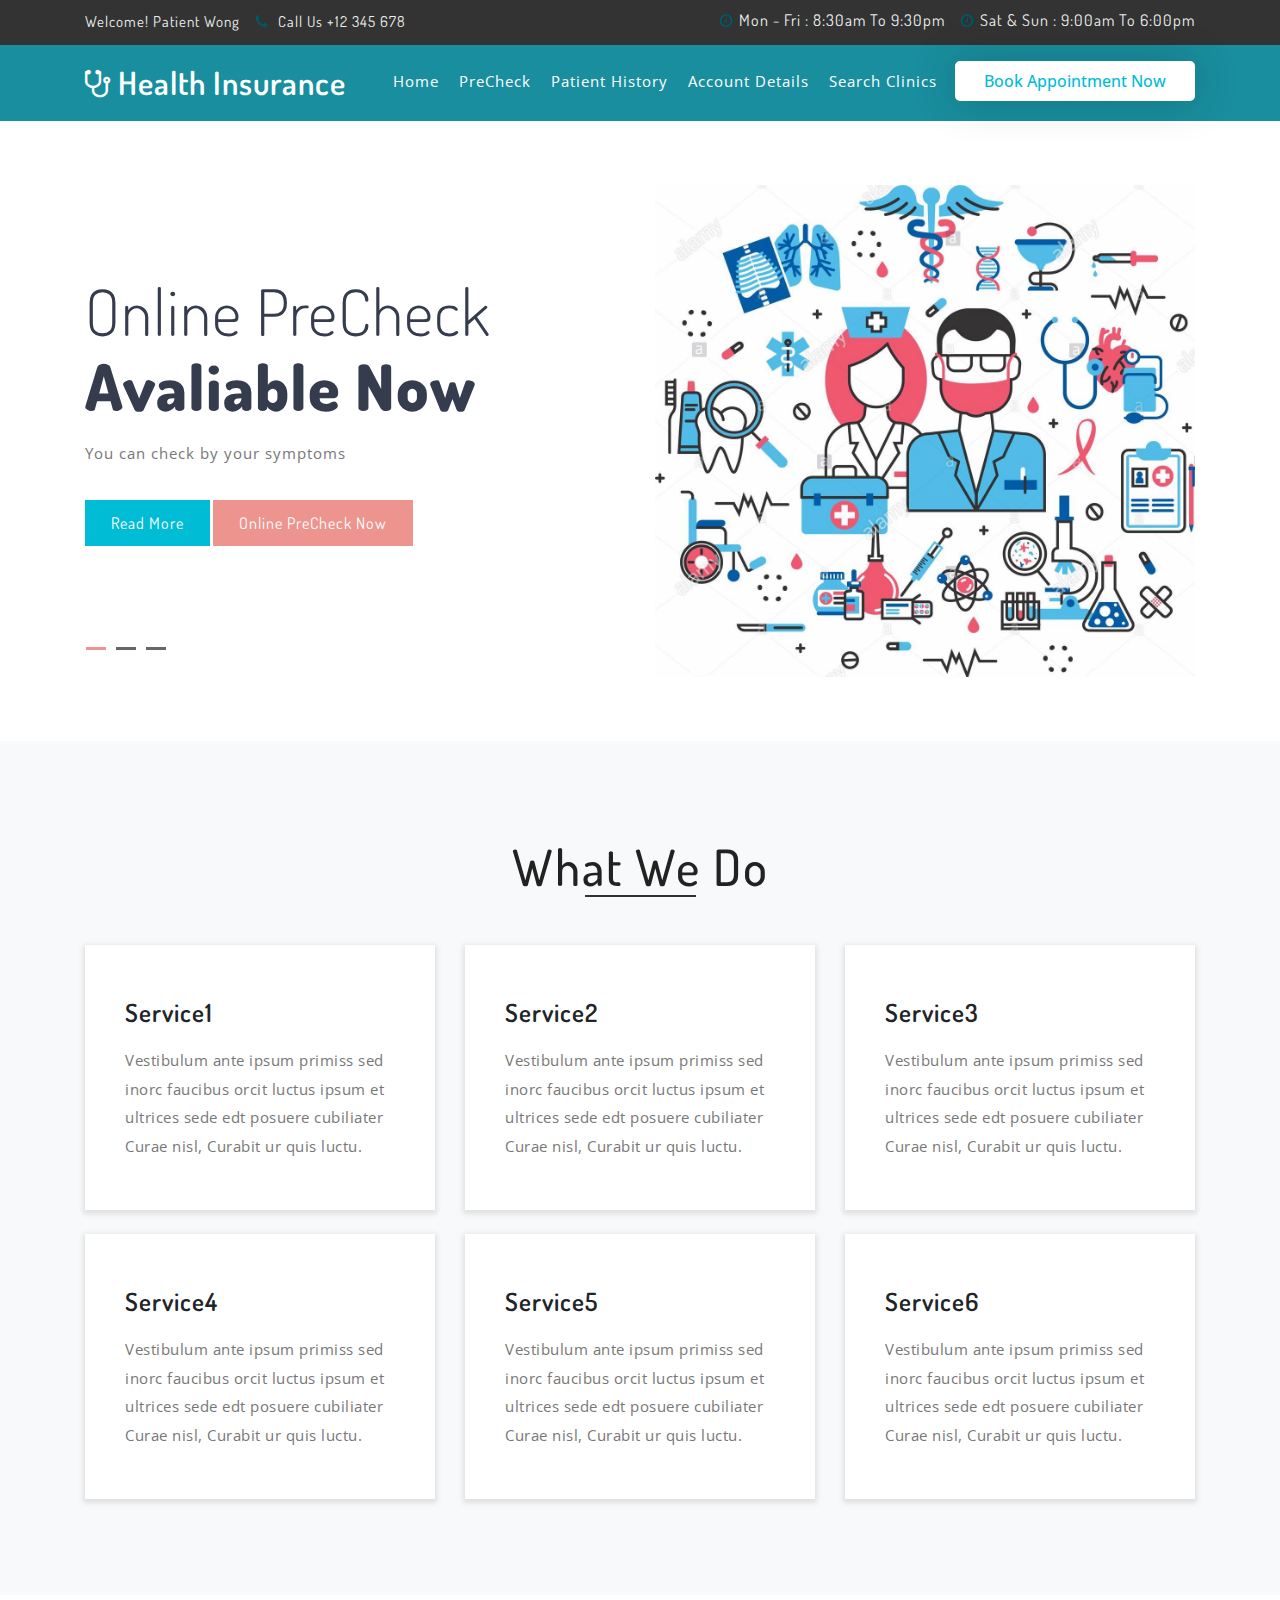
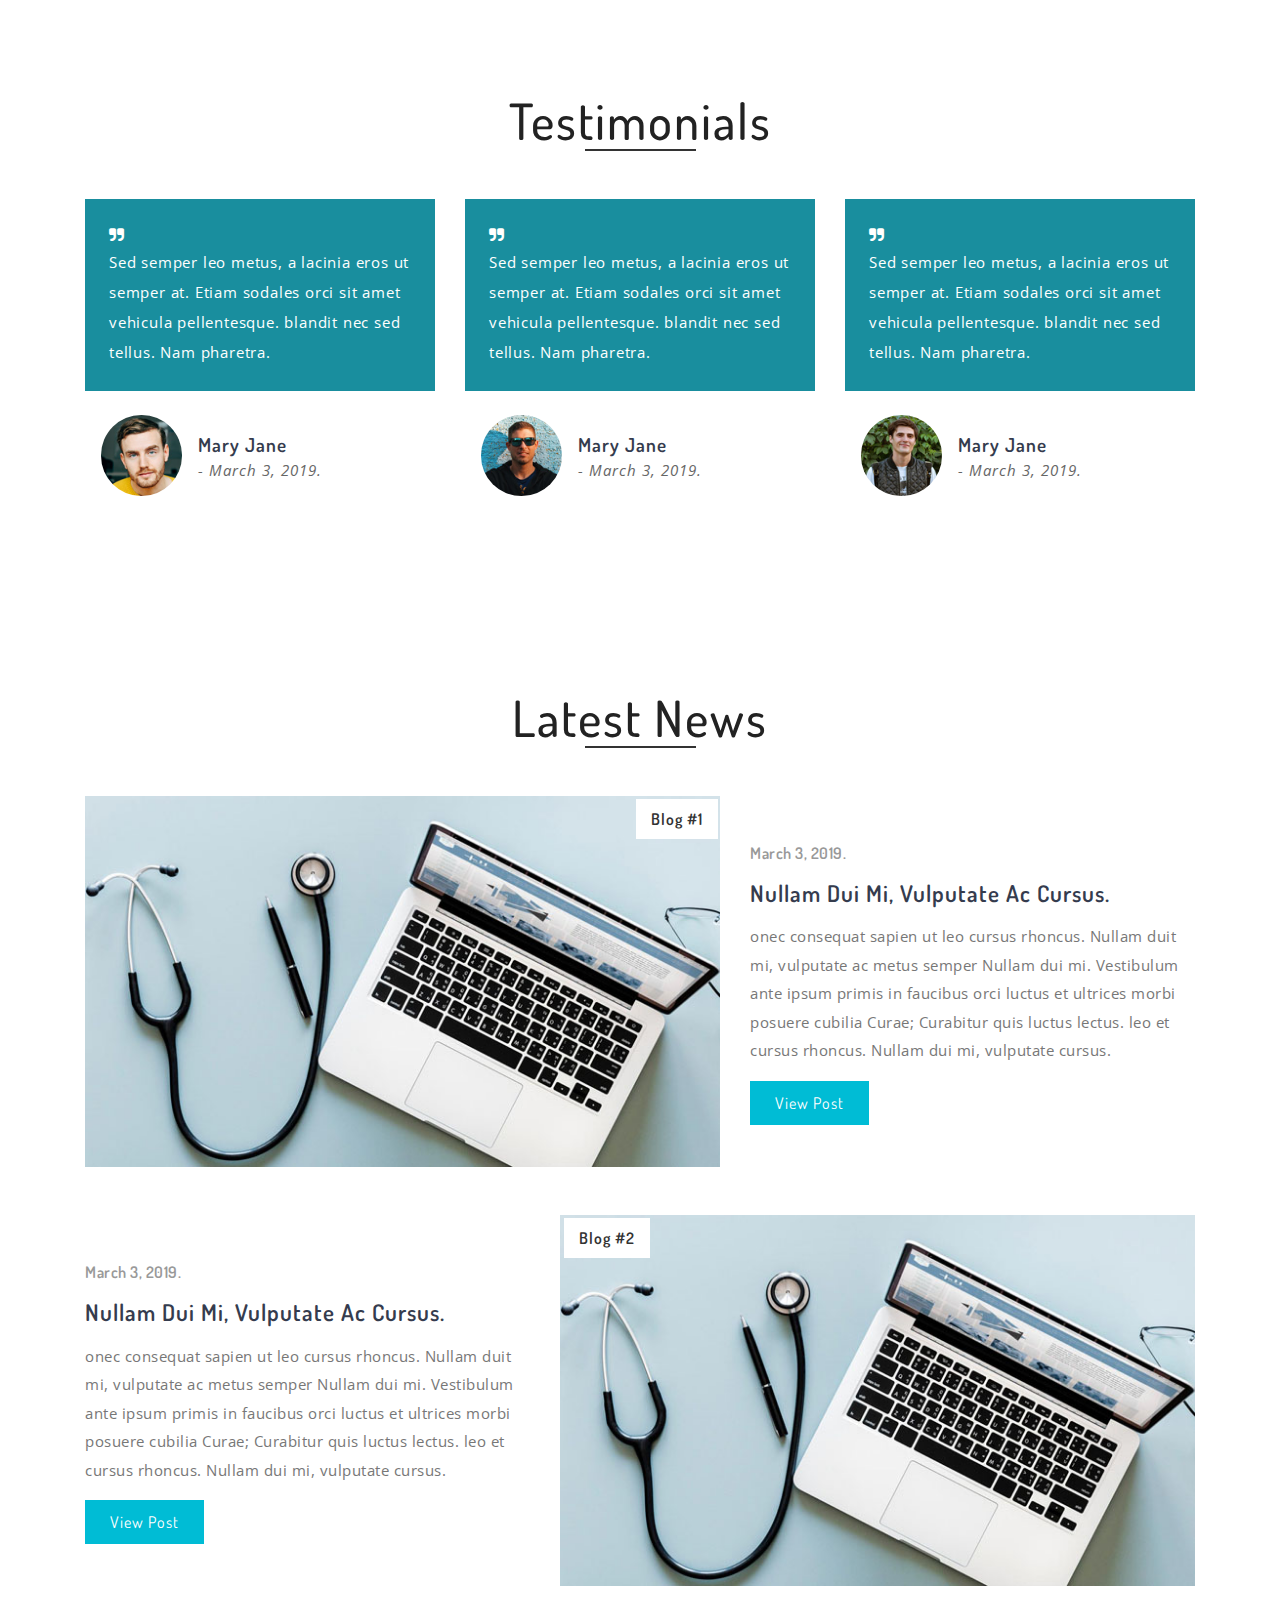
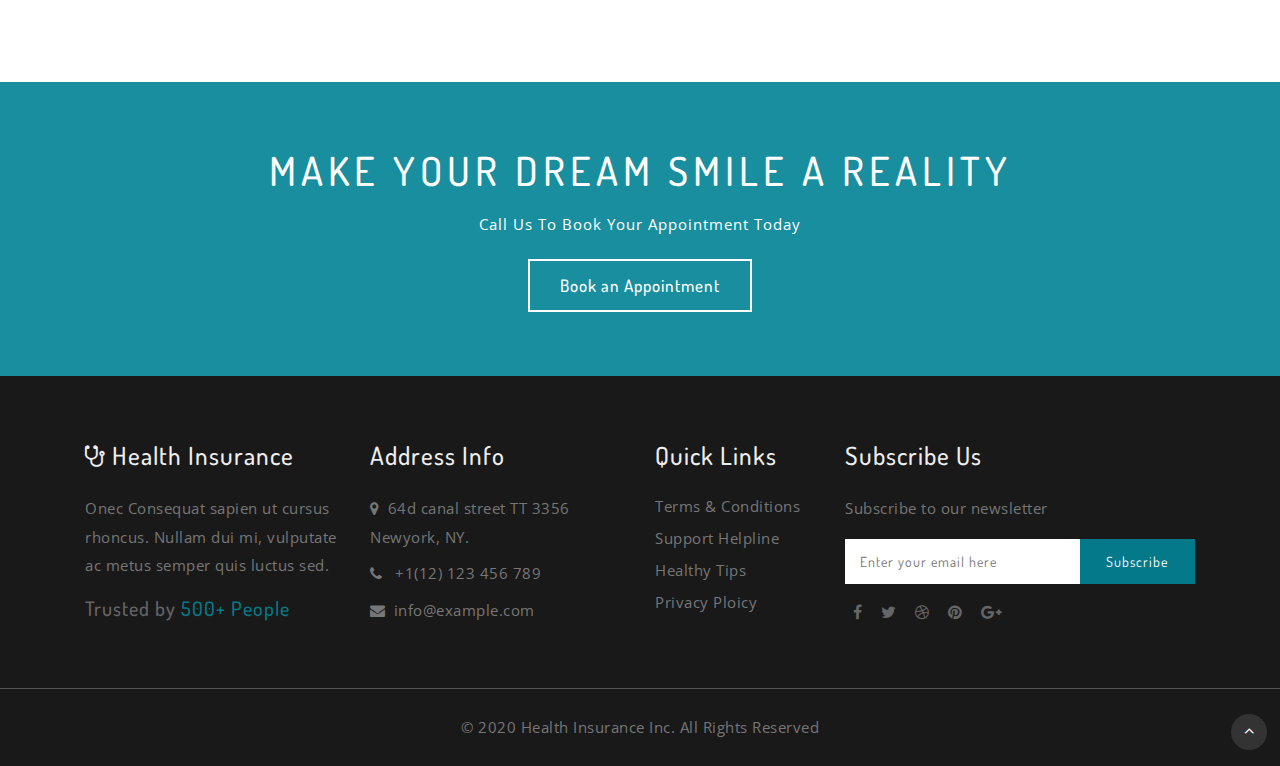
==== patient/index.html @ a5ed6c3e "patient UI framework" ====
<!--
author: W3layouts
author URL: http://w3layouts.com
License: Creative Commons Attribution 3.0 Unported
License URL: http://creativecommons.org/licenses/by/3.0/
-->
<!--Patient UI -->
<!DOCTYPE html>
<html lang="en">
<head>
<title>Patient Panel </title>
<!-- for-mobile-apps -->
<meta name="viewport" content="width=device-width, initial-scale=1">
<meta http-equiv="Content-Type" content="text/html; charset=utf-8" />

    <script>
        addEventListener("load", function () {
            setTimeout(hideURLbar, 0);
        }, false);

        function hideURLbar() {
            window.scrollTo(0, 1);
        }
    </script>
	
	<!-- css files -->
	<link href="css/css_slider.css" type="text/css" rel="stylesheet" media="all"><!-- slider css -->
    <link href="css/bootstrap.css" rel='stylesheet' type='text/css' /><!-- bootstrap css -->
    <link href="css/style.css" rel='stylesheet' type='text/css' /><!-- custom css -->
    <link href="css/font-awesome.min.css" rel="stylesheet"><!-- fontawesome css -->
	<!-- //css files -->
	
	<!-- google fonts -->
	<link href="//fonts.googleapis.com/css?family=Open+Sans:300,300i,400,400i,600,600i,700,700i,800,800i&amp;subset=cyrillic,cyrillic-ext,greek,greek-ext,latin-ext,vietnamese" rel="stylesheet">
	<link href="//fonts.googleapis.com/css?family=Dosis:200,300,400,500,600,700,800&amp;subset=latin-ext" rel="stylesheet">
	<!-- //google fonts -->
	
</head>
<body>

<!-- top header -->
<div class="header-top">
	<div class="container">
		<div class="row">
			<div class="col-sm-6">
				<ul class="d-lg-flex header-w3_pvt">
					<li class="mr-lg-3">
						<p> Welcome! Patient Wong</p>
						
					</li>
					<li>
						<span class="fa fa-phone"></span>
						<p class="d-inline">Call Us +12 345 678</p>
					</li>
				</ul>
			</div>
			<div class="col-sm-6 header-right-w3_pvt">
				<ul class="d-lg-flex header-w3_pvt justify-content-lg-end">
					<li class="mr-lg-3">
						<span class=""><span class="fa fa-clock-o"></span>Mon - Fri : 8:30am to 9:30pm</span>
					</li>
					<li class="">
						<span class=""><span class="fa fa-clock-o"></span>Sat & Sun : 9:00am to 6:00pm</span>
					</li>
				</ul>
			</div>
		</div>
	</div>
</div>
<!-- //top header -->

<!-- //header -->
<header class="py-3">
	<div class="container">
			<div id="logo">
				<h1> <a href="index.html"><span class="fa fa-stethoscope" aria-hidden="true"></span> Health Insurance </a></h1>
			</div>
		<!-- nav -->
		<nav class="d-lg-flex">

			<label for="drop" class="toggle"><span class="fa fa-bars"></span></label>
			<input type="checkbox" id="drop" />
			<ul class="menu mt-2 ml-auto">
				<li class="active"><a href="index.html">Home</a></li>
				<li class=""><a href="precheck.html">PreCheck</a></li>
				<li class=""><a href="patient_history.html">Patient History</a></li>
			<!-- 	<li class=""><a href="billing.html">Billing</a></li>-->
				<li class=""><a href="account.html">Account Details</a></li>
				<li class=""><a href="search.html">Search Clinics </a></li>
			</ul>
			<div class="login-icon ml-2">
				<a class="user" href="appointment.html"> Book Appointment Now</a>
			</div>
		</nav>
		<div class="clear"></div>
		<!-- //nav -->
	</div>
</header>
<!-- //header -->

<!-- banner -->
<div class="banner" id="home">
	<div class="layer">
		<div class="container">
			<div class="banner-text-agile">
				<div class="row">
					<div class="col-lg-6 p-0">
						<!-- banner slider-->
					<div class="csslider infinity" id="slider1">
						<input type="radio" name="slides" checked="checked" id="slides_1" />
						<input type="radio" name="slides" id="slides_2" />
						<input type="radio" name="slides" id="slides_3" />
						<ul class="banner_slide_bg">
							<li>
								<div class="container-fluid">
									<div class="w3ls_banner_txt">
										<h3 class="b-w3ltxt text-capitalize mt-md-4"><span> Online PreCheck  </span> Avaliable Now</h3>
										<p class="w3ls_pvt-title my-3">You can check by your symptoms </p>
										<a href="index.html" class="btn btn-banner my-sm-3 mb-3">Read More</a>
										<a href="precheck.html".html" class="btn btn-banner1 my-sm-3 mb-3">Online PreCheck Now</a>
									</div>
								</div>
							</li>
							<li>
								<div class="container-fluid">
									<div class="w3ls_banner_txt">
										<h3 class="b-w3ltxt text-capitalize mt-md-4"><span>We care about your</span>Health</h3>
										<p class="w3ls_pvt-title my-3">Onec Consequat Sapien Ut Leo Cursus Rhoncus. Nullam Dui Mi, Vulputate Ac 
										Metus Semper Nullam Dui Mi. Vestibulum Ante Ipsum Primis In Faucibus Orci Luctus Et Ultrices Posuere 
										Cubilia Curae.</p>
										<a href="index.html" class="btn btn-banner my-sm-3 mb-3">Read More</a>
										<a href="precheck.html" class="btn btn-banner1 my-sm-3 mb-3">Online PreCheck Now</a>
									</div>
								</div>
							</li>
							<li>
								<div class="container-fluid">
									<div class="w3ls_banner_txt">
										<h3 class="b-w3ltxt text-capitalize mt-md-4"><span>Professionally Trained</span> Clinic Staff.</h3>
										<p class="w3ls_pvt-title my-3">Onec Consequat Sapien Ut Leo Cursus Rhoncus. Nullam Dui Mi, Vulputate Ac 
										Metus Semper Nullam Dui Mi. Vestibulum Ante Ipsum Primis In Faucibus Orci Luctus Et Ultrices Posuere 
										Cubilia Curae.</p>
										<a href="index.html" class="btn btn-banner my-sm-3 mb-3">Read More</a>
										<a href="precheck.html" class="btn btn-banner1 my-sm-3 mb-3">Online PreCheck Now</a>
									</div>
								</div>
							</li>
						</ul>
						<div class="navigation">
							<div>
								<label for="slides_1"></label>
								<label for="slides_2"></label>
								<label for="slides_3"></label>
							</div>
						</div>
					</div>
					<!-- //banner slider-->

					</div>
					<div class="col-lg-6 col-md-8">
						<img src="images/banner2.jpg" alt="" class="img-fluid" />
					</div>
				</div>
			</div>
		</div>
	</div>
</div>
<!-- //banner -->

<!-- about -->
<!-- 
<section class="about py-5">
	<div class="container py-md-3">
		<h2 class="heading text-center mb-sm-5 mb-4">About Us </h2>
		<div class="row">
			<div class="col-lg-8">
				<h4 class="about-left">Be Gentle With The Strongest!</h4>
				<p class="mt-sm-4 mt-3">Suspendisse id felis sed felis tincidunt finibus. Nulla sed justo tellus. Donec ut felis ante. Quisque ac sapien 
				quis orci pulvinar finibus quis eu urna. onec consequat sapien ut leo cursus rhoncus. Nullam dui mi, vulputate ac metus semper Nullam
				dui mi.	Vestibulum ipsum primis in faucibus orci luctus et ultrices posuere cubilia Curae; Curabitur quis.</p>
				<div class="row mt-4">
					<div class="col-md-3 col-6">
						<div class="about-box">
							<span class="icon">
								<span class="fa fa-birthday-cake"></span>
							</span>
							<h4>Root Canals</h4>
						</div>
					</div>
					<div class="col-md-3 col-6">
						<div class="about-box">
							<span class="icon">
								<span class="fa fa-rocket"></span>
							</span>
							<h4>Teeth Whitening</h4>
						</div>
					</div>
					//.about-box ends here 
					<div class="col-md-3 col-6 mt-md-0 mt-4">
						<div class="about-box">
							<span class="icon">
								<span class="fa fa-stethoscope"></span>
							</span>
							<h4>Check-ups</h4>
						</div>
					</div>
					<div class="col-md-3 col-6 mt-md-0 mt-4">
						<div class="about-box">
							<span class="icon">
								<span class="fa fa-coffee"></span>
							</span>
							<h4>Dental Exams</h4>
						</div>
					</div>
				</div>
			</div>
			<div class="col-lg-4 col-md-8 dental">
				<img src="images/tooth.png" class="img-fluid" alt="" />
			</div>
		</div>
	</div>
</section>
 -->
<!-- //about -->

<!-- about bottom -->

<!-- <section class="about-bottom pb-5">
	<div class="container pb-lg-3">
		<div class="row bottom-grids">
			<div class="col-lg-6">
				<img src="images/about.jpg" class="img-fluid" alt="" />
			</div>
			<div class="col-lg-6 mt-lg-0 mt-5">
				<h4>Routine Dental Exams and Check ups at 30$.</h4>
				<p class="py-3">Suspendisse id felis sed felis tincidunt finibus. Nulla sed in justo inter tellus. Donec ut felis ante. Quisque acin sapien 
				quis orci pulvinar finibus quis urna. onec consequat sapien ut leo cursus rhoncus. Nullam dui mi, vulputate ac quis eu urna Quisque quis eu urna lorem elit.</p>
				<p class="">Quisque ac sapien quis orci pulvinar finibus quis eu urna Quisque Suspendisse id felis sed felis tincidunt finibus.
				Nulla sed justo tellus. Donec ut felis ante ipsum.</p>
			</div>
		</div>
	</div>
</section>
 -->
<!-- //about bottom -->

<!-- services -->
<section class="services py-5">
	<div class="container py-lg-5">
		<h3 class="heading text-center mb-sm-5 mb-4">What we do </h3>
		<div class="row offer-grids">
			<div class="col-lg-4 col-md-6">
				<div class="ser1">
					<div class="bg-layer">
						<h4 class="">Service1</h4>
						<p class="mt-3">Vestibulum ante ipsum primiss sed inorc faucibus orcit luctus ipsum et ultrices sede edt posuere cubiliater Curae nisl, Curabit ur quis luctu.</p>
					</div>
				</div>
			</div>
			<div class="col-lg-4 col-md-6 mt-md-0 mt-4">
				<div class="ser2">
					<div class="bg-layer">
						<h4 class="">Service2</h4>
						<p class="mt-3">Vestibulum ante ipsum primiss sed inorc faucibus orcit luctus ipsum et ultrices sede edt posuere cubiliater Curae nisl, Curabit ur quis luctu.</p>
					</div>
				</div>
			</div>
			<div class="col-lg-4 col-md-6 mt-lg-0 mt-4">
				<div class="ser3">
					<div class="bg-layer">
						<h4 class="">Service3</h4>
						<p class="mt-3">Vestibulum ante ipsum primiss sed inorc faucibus orcit luctus ipsum et ultrices sede edt posuere cubiliater Curae nisl, Curabit ur quis luctu.</p>
					</div>
				</div>
			</div>
			<div class="col-lg-4 col-md-6 mt-4">
				<div class="ser4">
					<div class="bg-layer">
						<h4 class="">Service4</h4>
						<p class="mt-3">Vestibulum ante ipsum primiss sed inorc faucibus orcit luctus ipsum et ultrices sede edt posuere cubiliater Curae nisl, Curabit ur quis luctu.</p>
					</div>
				</div>
			</div>
			<div class="col-lg-4 col-md-6 mt-4">
				<div class="ser5">
					<div class="bg-layer">
						<h4 class="">Service5</h4>
						<p class="mt-3">Vestibulum ante ipsum primiss sed inorc faucibus orcit luctus ipsum et ultrices sede edt posuere cubiliater Curae nisl, Curabit ur quis luctu.</p>
					</div>
				</div>
			</div>
			<div class="col-lg-4 col-md-6 mt-4">
				<div class="ser6">
					<div class="bg-layer">
						<h4 class="">Service6</h4>
						<p class="mt-3">Vestibulum ante ipsum primiss sed inorc faucibus orcit luctus ipsum et ultrices sede edt posuere cubiliater Curae nisl, Curabit ur quis luctu.</p>
					</div>
				</div>
			</div>
		</div>
	</div>
</section>
<!-- //services -->	

<!-- testimonials -->
<section class="feedback" id="testimonials">
	<div class="feedback-layer py-5">
		<div class="container py-lg-5">
		<h3 class="heading text-center mb-sm-5 mb-4">Testimonials</h3>
			<div class="row">
				<div class="col-lg-4 col-md-6">
					<div class="feedback-info">
						<div class="feedback-top p-4">
							<span class="fa fa-quote-right"></span> 
							<p> Sed semper leo metus, a lacinia eros ut semper at. Etiam sodales orci sit amet vehicula pellentesque. blandit nec sed tellus. Nam pharetra.</p>
							<div class="clearfix"></div>
						</div>
						<div class="feedback-grids">
							<div class="feedback-img">
								<img src="images/ser1.jpg" class="img-fluid" alt="">
							</div>
							<div class="feedback-img-info">
								<h5>Mary Jane</h5>
								<p class="font-italic">- March 3, 2019.</p>
							</div>
							<div class="clearfix"></div>
						</div>
					</div>
				</div>
				<div class="col-lg-4 col-md-6 mt-md-0 mt-5">
					<div class="feedback-info">
						<div class="feedback-top p-4">
							<span class="fa fa-quote-right"></span> 
							<p> Sed semper leo metus, a lacinia eros ut semper at. Etiam sodales orci sit amet vehicula pellentesque. blandit nec sed tellus. Nam pharetra.</p>
							<div class="clearfix"></div>
						</div>
						<div class="feedback-grids">
							<div class="feedback-img">
								<img src="images/ser2.jpg" class="img-fluid" alt="">
							</div>
							<div class="feedback-img-info">
								<h5>Mary Jane</h5>
								<p class="font-italic">- March 3, 2019.</p>
							</div>
							<div class="clearfix"></div>
						</div>
					</div>
				</div>
				<div class="col-lg-4 col-md-6 mt-lg-0 mt-5">
					<div class="feedback-info">
						<div class="feedback-top p-4">
							<span class="fa fa-quote-right"></span> 
							<p> Sed semper leo metus, a lacinia eros ut semper at. Etiam sodales orci sit amet vehicula pellentesque. blandit nec sed tellus. Nam pharetra.</p>
							<div class="clearfix"></div>
						</div>
						<div class="feedback-grids">
							<div class="feedback-img">
								<img src="images/ser3.jpg" class="img-fluid" alt="">
							</div>
							<div class="feedback-img-info">
								<h5>Mary Jane</h5>
								<p class="font-italic">- March 3, 2019.</p>
							</div>
							<div class="clearfix"></div>
						</div>
					</div>
				</div>
			</div>
		</div>
	</div>
</section>
<!-- //testimonials -->

<!-- blog -->
<section class="blog py-5">
	<div class="container py-md-5 py-3">
		<h3 class="heading text-center mb-sm-5 mb-4">Latest News </h3>
		<div class="row blog-grids">
			<div class="col-lg-7 mb-lg-5 blog-img1">
				<img src="images/blog1.jpg" alt="" class="img-fluid"/>
				<a href="single.html">Blog #1</a>
			</div>
			<div class="col-lg-5 mb-lg-5 mb-4">
				<h5>March 3, 2019.</h5>
				<h4 class="my-3">Nullam dui mi, vulputate ac cursus.</h4>
				<p class="my-3">onec consequat sapien ut leo cursus rhoncus. Nullam duit mi, vulputate ac metus semper Nullam dui mi.
				 Vestibulum ante ipsum primis in faucibus orci luctus et ultrices morbi posuere cubilia Curae; Curabitur quis luctus lectus.
				 leo et cursus rhoncus. Nullam dui mi, vulputate cursus. </p>
				<a href="single.html" class="btn-banner"> View Post </a>
			</div>
			<div class="col-lg-5 mb-lg-0 mb-4">
				<h5>March 3, 2019.</h5>
				<h4 class="my-3">Nullam dui mi, vulputate ac cursus.</h4>
				<p class="my-3">onec consequat sapien ut leo cursus rhoncus. Nullam duit mi, vulputate ac metus semper Nullam dui mi.
				 Vestibulum ante ipsum primis in faucibus orci luctus et ultrices morbi posuere cubilia Curae; Curabitur quis luctus lectus.
				 leo et cursus rhoncus. Nullam dui mi, vulputate cursus.</p>
				<a href="single.html" class="btn-banner"> View Post </a>
			</div>
			<div class="col-lg-7 blog-img2">
				<img src="images/blog1.jpg" alt="" class="img-fluid"/>
				<a href="single.html">Blog #2</a>
			</div>
		</div>
	</div>
</section>
<!-- //blog -->

<!-- appointment -->
<section class="appointment text-center py-5">
	<div class="container py-sm-3">
		<h4>make your dream smile a reality</h4>
		<p class="mt-3">Call Us To Book Your Appointment Today</p>
		<a href="appointment.html">Book an Appointment</a>
	</div>
</section>
<!-- //appointment -->

<!-- footer -->
<footer class="py-5">
	<div class="container py-sm-3">
		<div class="row footer-grids">
			<div class="col-lg-3 col-sm-6 mb-lg-0 mb-sm-5 mb-4">
				<h4 class="mb-sm-4 mb-3"><span class="fa fa-stethoscope"></span> Health Insurance</h4>
				<p class="mb-3">Onec Consequat sapien ut cursus rhoncus. Nullam dui mi, vulputate ac metus semper quis luctus sed.</p>
				<h5>Trusted by <span>500+ People</span> </h5>
			</div>
			<div class="col-lg-3 col-sm-6 mb-lg-0 mb-sm-5 mb-4">
				<h4 class="mb-sm-4 mb-3">Address Info</h4>
				<p><span class="fa mr-2 fa-map-marker"></span>64d canal street TT 3356 <span>Newyork, NY.</span></p>
				<p class="phone py-2"><span class="fa mr-2 fa-phone"></span> +1(12) 123 456 789 </p>
				<p><span class="fa mr-2 fa-envelope"></span><a href="mailto:info@example.com">info@example.com</a></p>
			</div>
			<div class="col-lg-2 col-sm-6 mb-sm-0 mb-4">
				<h4 class="mb-sm-4 mb-3">Quick Links</h4>
				<ul>
					<li><a href="#">Terms & Conditions</a></li>
					<li class="my-2"><a href="#">Support Helpline</a></li>
					<li><a href="#">Healthy Tips</a></li>
					<li class="mt-2"><a href="#">Privacy Ploicy</a></li>
				</ul>
			</div>
			<div class="col-lg-4 col-sm-6">
				<h4 class="mb-sm-4 mb-3">Subscribe Us</h4>
				<p class="mb-3">Subscribe to our newsletter</p>
				<form action="#" method="post" class="d-flex">
					<input type="email" id="email" name="EMAIL" placeholder="Enter your email here" required="">
					<button type="submit" class="btn">Subscribe</button>
				</form>
				<div class="icon-social mt-3">
					<a href="#" class="button-footr">
						<span class="fa mx-2 fa-facebook"></span>
					</a>
					<a href="#" class="button-footr">
						<span class="fa mx-2 fa-twitter"></span>
					</a>
					<a href="#" class="button-footr">
						<span class="fa mx-2 fa-dribbble"></span>
					</a>
					<a href="#" class="button-footr">
						<span class="fa mx-2 fa-pinterest"></span>
					</a>
					<a href="#" class="button-footr">
						<span class="fa mx-2 fa-google-plus"></span>
					</a>

				</div>
			</div>
		</div>
	</div>
</footer>
<!-- //footer -->

<!-- copyright -->
<div class="copyright">
	<div class="container py-4">
		<div class=" text-center">
			<p>© 2020 Health Insurance Inc. All Rights Reserved </a> </p>
		</div>
	</div>
</div>
<!-- //copyright -->
		
<!-- move top -->
<div class="move-top text-right">
	<a href="#home" class="move-top"> 
		<span class="fa fa-angle-up  mb-3" aria-hidden="true"></span>
	</a>
</div>
<!-- move top -->

</body>
</html>
---- patient/css/css_slider.css ----
.csslider {
    text-align: left;
    position: relative;
    margin-bottom: 0px;
}

.csslider>input {
    display: none;
}

/* .csslider>input:nth-of-type(10):checked~ul li:first-of-type {
    margin-left: -900%;
}

.csslider>input:nth-of-type(9):checked~ul li:first-of-type {
    margin-left: -800%;
}

.csslider>input:nth-of-type(8):checked~ul li:first-of-type {
    margin-left: -700%;
}

.csslider>input:nth-of-type(7):checked~ul li:first-of-type {
    margin-left: -600%;
}

.csslider>input:nth-of-type(6):checked~ul li:first-of-type {
    margin-left: -500%;
}

.csslider>input:nth-of-type(5):checked~ul li:first-of-type {
    margin-left: -400%;
}

.csslider>input:nth-of-type(4):checked~ul li:first-of-type {
    margin-left: -300%;
} */

.csslider>input:nth-of-type(3):checked~ul li:first-of-type {
    margin-left: -200%;
}

.csslider>input:nth-of-type(2):checked~ul li:first-of-type {
    margin-left: -100%;
}

.csslider>input:nth-of-type(1):checked~ul li:first-of-type {
    margin-left: 0%;
}

.csslider>ul {
    position: relative;
    /* height: 760px; */
    z-index: 1;
    font-size: 0;
    line-height: 0;
    margin: 0 auto;
    padding: 0;
    overflow: hidden;
    white-space: nowrap;
    -moz-box-sizing: border-box;
    -webkit-box-sizing: border-box;
    box-sizing: border-box;
}

.csslider>ul>li {
    position: relative;
    display: inline-block;
    width: 100%;
    height: 100%;
    overflow: hidden;
    font-size: 15px;
    font-size: initial;
    line-height: normal;
    -moz-transition: all 0.5s cubic-bezier(0.4, 1.3, 0.65, 1);
    -o-transition: all 0.5s ease-out;
    -webkit-transition: all 0.5s cubic-bezier(0.4, 1.3, 0.65, 1);
    transition: all 0.5s cubic-bezier(0.4, 1.3, 0.65, 1);
    vertical-align: top;
    -moz-box-sizing: border-box;
    -webkit-box-sizing: border-box;
    box-sizing: border-box;
    white-space: normal;
}

.csslider>ul>li.scrollable {
    overflow-y: scroll;
}

/* navigation bullets */
.csslider>.navigation {
    position: absolute;
    bottom: -5%;
    left: 2%;
    z-index: 10;
    margin-bottom: -10px;
    font-size: 0;
    line-height: 0;
    text-align: center;
    -webkit-touch-callout: none;
    -webkit-user-select: none;
    -khtml-user-select: none;
    -moz-user-select: none;
    -ms-user-select: none;
    user-select: none;
}

.csslider>.navigation label {
    position: relative;
    cursor: pointer;
    width: 20px;
    height: 3px;
    display: inline-block;
    margin: 0 5px;
    background: rgba(0, 0, 0, 0.6);
    transition: 0.5s all;
    -webkit-transition: 0.5s all;
    -moz-transition: 0.5s all;
    -o-transition: 0.5s all;
    -ms-transition: 0.5s all;
}

.csslider>.navigation label:hover:after {
    opacity: 1;
}

.csslider>.navigation label:after {
    content: '';
    position: absolute;
    left: 0;
    width: 20px;
    height: 3px;
    background: #ed948e;
    opacity: 0;
    transition: 0.5s all;
    -webkit-transition: 0.5s all;
    -moz-transition: 0.5s all;
    -o-transition: 0.5s all;
    -ms-transition: 0.5s all;
}

/* //navigation bullets */

/* navigation arrows */
.csslider>.arrows {
    -webkit-touch-callout: none;
    -webkit-user-select: none;
    -khtml-user-select: none;
    -moz-user-select: none;
    -ms-user-select: none;
    user-select: none;
}

.csslider.inside .navigation {
    bottom: 10px;
    margin-bottom: 10px;
}

.csslider.inside .navigation label {
    border: 1px solid #7e7e7e;
}

.csslider>input:nth-of-type(1):checked~.navigation label:nth-of-type(1):after,
.csslider>input:nth-of-type(2):checked~.navigation label:nth-of-type(2):after,
.csslider>input:nth-of-type(3):checked~.navigation label:nth-of-type(3):after {
    opacity: 1;
}

.csslider>.arrows {
    position: absolute;
    top: 50%;
    width: 100%;
    height: 26px;
    z-index: 1;
    -moz-box-sizing: content-box;
    -webkit-box-sizing: content-box;
    box-sizing: content-box;
}

.csslider>.arrows label {
    display: none;
    position: absolute;
    top: -50%;
    padding: 8px;
    box-shadow: inset 2px -2px 0 1px #ffffff;
    cursor: pointer;
    -moz-transition: box-shadow 0.15s, margin 0.15s;
    -o-transition: box-shadow 0.15s, margin 0.15s;
    -webkit-transition: box-shadow 0.15s, margin 0.15s;
    transition: box-shadow 0.15s, margin 0.15s;
}

.csslider>.arrows label:hover {
    box-shadow: inset 3px -3px 0 2px #ff3c41;
    margin: 0 0px;
}

.csslider>.arrows label:before {
    content: '';
    position: absolute;
    top: -100%;
    left: -100%;
    height: 300%;
    width: 300%;
}

.csslider.infinity>input:first-of-type:checked~.arrows label.goto-last,
.csslider>input:nth-of-type(1):checked~.arrows>label:nth-of-type(0),
.csslider>input:nth-of-type(2):checked~.arrows>label:nth-of-type(1),
.csslider>input:nth-of-type(3):checked~.arrows>label:nth-of-type(2) {
    display: block;
    left: 5%;
    right: auto;
    -moz-transform: rotate(45deg);
    -ms-transform: rotate(45deg);
    -o-transform: rotate(45deg);
    -webkit-transform: rotate(45deg);
    transform: rotate(45deg);
}

.csslider.infinity>input:last-of-type:checked~.arrows label.goto-first,
.csslider>input:nth-of-type(1):checked~.arrows>label:nth-of-type(2),
.csslider>input:nth-of-type(2):checked~.arrows>label:nth-of-type(3) {
    display: block;
    right: 5%;
    left: auto;
    -moz-transform: rotate(225deg);
    -ms-transform: rotate(225deg);
    -o-transform: rotate(225deg);
    -webkit-transform: rotate(225deg);
    transform: rotate(225deg);
}

/* //navigation arrows */

/* slider effect 
#slider1>input:nth-of-type(1):checked~ul #bg,
#slider1>input:nth-of-type(2):checked~ul #bg1,
#slider1>input:nth-of-type(3):checked~ul #bg2,
#slider1>input:nth-of-type(4):checked~ul #bg3 {
    width: 100%;
    -moz-transition: 0.5s 0.5s;
    -o-transition: 0.5s 0.5s;
    -webkit-transition: 0.5s 0.5s;
    transition: 0.5s 0.5s;
    text-align: center;
    padding: 0;
    height: 100%;
}

#slider1>input:nth-of-type(1):checked~ul #bg div,
#slider1>input:nth-of-type(2):checked~ul #bg1 div,
#slider1>input:nth-of-type(3):checked~ul #bg2 div,
#slider1>input:nth-of-type(4):checked~ul #bg3 div {
    -moz-transform: translate(0);
    -ms-transform: translate(0);
    -o-transform: translate(0);
    -webkit-transform: translate(0);
    transform: translate(0);
    -moz-transition: 0.5s 0.9s;
    -o-transition: 0.5s 0.9s;
    -webkit-transition: 0.5s 0.9s;
    transition: 0.5s 0.9s;
} */

/* //slider effect */

/* responsive */
@media screen and (max-width: 1280px) {

    .csslider.infinity>input:last-of-type:checked~.arrows label.goto-first,
    .csslider>input:nth-of-type(1):checked~.arrows>label:nth-of-type(2),
    .csslider>input:nth-of-type(2):checked~.arrows>label:nth-of-type(3),
    .csslider>input:nth-of-type(3):checked~.arrows>label:nth-of-type(4),
    .csslider>input:nth-of-type(4):checked~.arrows>label:nth-of-type(5),
    .csslider>input:nth-of-type(5):checked~.arrows>label:nth-of-type(6),
    .csslider>input:nth-of-type(6):checked~.arrows>label:nth-of-type(7),
    .csslider>input:nth-of-type(7):checked~.arrows>label:nth-of-type(8),
    .csslider>input:nth-of-type(8):checked~.arrows>label:nth-of-type(9),
    .csslider>input:nth-of-type(9):checked~.arrows>label:nth-of-type(10),
    .csslider>input:nth-of-type(10):checked~.arrows>label:nth-of-type(11),
    .csslider>input:nth-of-type(11):checked~.arrows>label:nth-of-type(12) {
        right: 3%;
    }

    .csslider.infinity>input:first-of-type:checked~.arrows label.goto-last,
    .csslider>input:nth-of-type(1):checked~.arrows>label:nth-of-type(0),
    .csslider>input:nth-of-type(2):checked~.arrows>label:nth-of-type(1),
    .csslider>input:nth-of-type(3):checked~.arrows>label:nth-of-type(2),
    .csslider>input:nth-of-type(4):checked~.arrows>label:nth-of-type(3),
    .csslider>input:nth-of-type(5):checked~.arrows>label:nth-of-type(4),
    .csslider>input:nth-of-type(6):checked~.arrows>label:nth-of-type(5),
    .csslider>input:nth-of-type(7):checked~.arrows>label:nth-of-type(6),
    .csslider>input:nth-of-type(8):checked~.arrows>label:nth-of-type(7),
    .csslider>input:nth-of-type(9):checked~.arrows>label:nth-of-type(8),
    .csslider>input:nth-of-type(10):checked~.arrows>label:nth-of-type(9),
    .csslider>input:nth-of-type(11):checked~.arrows>label:nth-of-type(10) {
        left: 3%;
    }
}

@media screen and (max-width: 900px) {
    .csslider>.navigation {
        bottom: 7%;
    }
}

@media screen and (max-width: 800px) {

    .csslider.infinity>input:last-of-type:checked~.arrows label.goto-first,
    .csslider>input:nth-of-type(1):checked~.arrows>label:nth-of-type(2),
    .csslider>input:nth-of-type(2):checked~.arrows>label:nth-of-type(3),
    .csslider>input:nth-of-type(3):checked~.arrows>label:nth-of-type(4),
    .csslider>input:nth-of-type(4):checked~.arrows>label:nth-of-type(5),
    .csslider>input:nth-of-type(5):checked~.arrows>label:nth-of-type(6),
    .csslider>input:nth-of-type(6):checked~.arrows>label:nth-of-type(7),
    .csslider>input:nth-of-type(7):checked~.arrows>label:nth-of-type(8),
    .csslider>input:nth-of-type(8):checked~.arrows>label:nth-of-type(9),
    .csslider>input:nth-of-type(9):checked~.arrows>label:nth-of-type(10),
    .csslider>input:nth-of-type(10):checked~.arrows>label:nth-of-type(11),
    .csslider>input:nth-of-type(11):checked~.arrows>label:nth-of-type(12) {
        right: 5%;
    }

    .csslider.infinity>input:first-of-type:checked~.arrows label.goto-last,
    .csslider>input:nth-of-type(1):checked~.arrows>label:nth-of-type(0),
    .csslider>input:nth-of-type(2):checked~.arrows>label:nth-of-type(1),
    .csslider>input:nth-of-type(3):checked~.arrows>label:nth-of-type(2),
    .csslider>input:nth-of-type(4):checked~.arrows>label:nth-of-type(3),
    .csslider>input:nth-of-type(5):checked~.arrows>label:nth-of-type(4),
    .csslider>input:nth-of-type(6):checked~.arrows>label:nth-of-type(5),
    .csslider>input:nth-of-type(7):checked~.arrows>label:nth-of-type(6),
    .csslider>input:nth-of-type(8):checked~.arrows>label:nth-of-type(7),
    .csslider>input:nth-of-type(9):checked~.arrows>label:nth-of-type(8),
    .csslider>input:nth-of-type(10):checked~.arrows>label:nth-of-type(9),
    .csslider>input:nth-of-type(11):checked~.arrows>label:nth-of-type(10) {
        left: 5%;
    }
}

/* //responsive */
---- patient/css/style.css ----
/*--
Author: W3layouts
Author URL: http://w3layouts.com
License: Creative Commons Attribution 3.0 Unported
License URL: http://creativecommons.org/licenses/by/3.0/
--*/
html,
body {
    margin: 0;
    font-size: 100%;
	font-family: 'Dosis', sans-serif;
    background: #fff;
}
html {
  scroll-behavior: smooth;
}
body a {
    text-decoration: none;
    transition: 0.5s all;
    -webkit-transition: 0.5s all;
    -moz-transition: 0.5s all;
    -o-transition: 0.5s all;
    -ms-transition: 0.5s all;
	font-family: 'Dosis', sans-serif;
}

body img {
    max-width: 100%;
}

a:hover {
    text-decoration: none;
}

input[type="button"],
input[type="submit"],
input[type="text"],
input[type="email"],
input[type="search"] {
    transition: 0.5s all;
    -webkit-transition: 0.5s all;
    -moz-transition: 0.5s all;
    -o-transition: 0.5s all;
    -ms-transition: 0.5s all;
}

h1,
h2,
h3,
h4,
h5,
h6 {
    margin: 0;
    letter-spacing: 1px;
	font-family: 'Dosis', sans-serif;
}

p {
    margin: 0;
    line-height: 1.9em;
    color: #777;
    font-size: 15px;
    letter-spacing: 1px;
	font-family: 'Open Sans', sans-serif;
}
ul {
    margin: 0;
    padding: 0;
    list-style-type: none;
}


/*-- header top--*/
ul.header-w3_pvt li span.fa {
    margin-right: 5px;
    color: #005661;
    font-size: 15px;
}

ul.header-w3_pvt li,ul.header-w3_pvt li p,ul.header-w3_pvt li a {
    letter-spacing: 1px;
    color: #eee;
    text-transform: capitalize;
    font-family: 'Dosis', sans-serif;
}

.header-top {
    padding: 0.5em 0;
}

.header-top {
    background: #333;
}
/*-- //header top --*/


/* header */

/* CSS Document */
header {
    position: absolute;
    z-index: 9;
    width: 100%;
    background: #028394e8;
}

.toggle,
[id^=drop] {
	display: none;
}

/* Giving a background-color to the nav container. */
nav { 
	margin:0;
	padding: 0;
	float: right;
}
.clear {
    clear: both;
}
div#logo {
    float: left;
}

#logo a {
	float: left;
    font-size: .8em;
    text-transform: capitalize;
    display: initial;
    margin: 0;
    letter-spacing: 1px;
    color: #fff;
    padding: 3px 0;
    font-weight: 600;
}
#logo a span {
    color: #fff;
	
}


/* Since we'll have the "ul li" "float:left"
 * we need to add a clear after the container. */

nav:after {
	content:"";
	display:table;
	clear:both;
}

/* Removing padding, margin and "list-style" from the "ul",
 * and adding "position:reltive" */
nav ul {
	float: right;
	padding:0;
	margin:0;
	list-style: none;
	position: relative;
	}
	
/* Positioning the navigation items inline */
nav ul li {
	margin: 0px;
	display:inline-block;
	float: left;
	}

/* Styling the links */
nav a {
    color: #fff;
    text-transform: capitalize;
    font-size: 15px;
    letter-spacing: 1px;
    padding: 10px 10px;
    font-weight: 400;
    font-family: 'Open Sans', sans-serif;
}


nav ul li ul li:hover { background: #f8f9fa; }

/* Background color change on Hover */
nav a:hover { 
	color: #FFF;	
}
nav ul.inner-ul li a:hover { 
	color: #333;	
}


/* Hide Dropdowns by Default
 * and giving it a position of absolute */
nav ul ul {
	display: none;
	position: absolute; 
	/* has to be the same number as the "line-height" of "nav a" */
	top: 30px; 
    background: #fff;
    padding: 10px;
}
	
/* Display Dropdowns on Hover */
nav ul li:hover > ul {
	display:inherit;
}
	
/* Fisrt Tier Dropdown */
nav ul ul li {
	width:170px;
	float:none;
	display:list-item;
	position: relative;
}
nav ul ul li a {
    color: #333;
    padding: 5px 10px;
    display: block;
}

/* Second, Third and more Tiers	
 * We move the 2nd and 3rd etc tier dropdowns to the left
 * by the amount of the width of the first tier.
*/
nav ul ul ul li {
	position: relative;
	top:-60px;
	/* has to be the same number as the "width" of "nav ul ul li" */ 
	left:170px; 
}

	
/* Change ' +' in order to change the Dropdown symbol */
li > a:only-child:after { content: ''; }


/* Media Queries
--------------------------------------------- */

@media all and (max-width : 991px) {
	nav { 
		float: none;
	}

	div#logo {
		float: none;
	}
	#logo {
		display: block;
		padding: 0;
		width: 100%;
		text-align: center;
		float: none;
	}
	.login-icon {
		display: inline-block;
	}
	nav {
		margin: 0;
	}
	nav a ,nav a:hover{
		color: #333;
	}

	/* Hide the navigation menu by default */
	/* Also hide the  */
	.toggle + a,
	.menu {
		display: none;
	}

	/* Stylinf the toggle lable */
	.toggle {
		display: block;
		padding: 7px 15px;
		font-size: 17px;
		text-decoration: none;
		border: none;
		float: right;
		background-color: #fff;
		color: #009688;
		color: #00bcd5;
		letter-spacing: 1px;
	}
	.menu .toggle {
		float: none;
		text-align: center;
		margin: auto;
		width: 30%;
		padding: 5px;
		font-weight: normal;
		font-size: 15px;
		letter-spacing: 1px;
	}

	.toggle:hover {
		color:#333;
		background-color: #fff;
	}

	/* Display Dropdown when clicked on Parent Lable */
	[id^=drop]:checked + ul {
		display: block;
		background: #fff;
		padding: 15px 0;
		text-align: center;
		width: 100%;
	}

	/* Change menu item's width to 100% */
	nav ul li {
		display: block;
		width: 100%;
		padding: 5px 0;
		}

	nav ul ul .toggle,
	nav ul ul a {
		padding: 0 40px;
	}

	nav ul ul ul a {
		padding: 0 80px;
	}

	nav a:hover,
 	nav ul ul ul a {
		background-color: transparent;
	}
  
	nav ul li ul li .toggle,
	nav ul ul a,
  nav ul ul ul a{
		padding:14px 20px;	
		color:#FFF;
		font-size:17px; 
	}
  
  
	nav ul li ul li .toggle,
	nav ul ul a {
		background-color: #fff; 
	}
	nav ul ul li a {
		font-size: 15px;
	}
	ul.inner-ul{
		padding: 0!important;
	}
	/* Hide Dropdowns by Default */
	nav ul ul {
		float: none;
		position:static;
		color: #ffffff;
		/* has to be the same number as the "line-height" of "nav a" */
	}
		
	/* Hide menus on hover */
	nav ul ul li:hover > ul,
	nav ul li:hover > ul {
		display: none;
	}
		
	/* Fisrt Tier Dropdown */
	nav ul ul li {
		display: block;
		width: 100%;
		padding: 0;
	}

	nav ul ul ul li {
		position: static;
		/* has to be the same number as the "width" of "nav ul ul li" */ 

	}

}

@media all and (max-width : 330px) {

	nav ul li {
		display:block;
		width: 94%;
	}

}
.user span.fa {
}
.login-icon a,.login-icon a:hover {
    border-radius: 5px;
    border: 2px solid #fff;
    padding: 0.4em 1.7em;
    color: #00bcd5;
    font-weight: 500;
    letter-spacing: 0px;
	text-transform: capitalize;
    display: block;
    font-size: 1em;
    background: #fff;
    box-shadow: 0 0px 45px rgba(0, 0, 0, .2);
}
/*-- //header --*/

/*-- banner --*/
.banner {
	background: #fff;
}

.layer1 {
    background: rgba(0, 0, 0, 0.4);
}
.banner-text-agile {
    padding: 11vw 0 5vw;
    box-sizing: border-box;
	opacity:1;
}

h3.b-w3ltxt span {
    font-weight: 300;
    text-shadow: none;
    letter-spacing: 1px;
    color: #353c4e;
}
h3.b-w3ltxt {
    font-size: 4em;
    color: #353c4e;
    font-weight: 800;
    line-height: 75px;
    padding-top: 1em;
}

.carousel-item p {
    color: #777;
    text-transform: capitalize;
    font-size: 15px;
    line-height: 30px;
}

.btn-banner,.btn-banner1 {
    background: #00bcd5;
    border-radius: 0px;
    color: #fff;
    font-size: 16px;
    letter-spacing: 1px;
    padding: 10px 25px;
     display: inline-block;
}
.btn-banner1 {
    background: #ed948e;
}

.btn-banner:hover,.btn-banner1:hover{
    color: #fff;
}
.carousel-indicators {
    position: absolute;
    bottom: -53px;
    margin-left: 0;
    justify-content: flex-start;
    z-index: 1;
}

.carousel-indicators li.active {
    cursor: pointer;
	background: #028394e8;
}

.carousel-indicators li {
    position: relative;
    -webkit-box-flex: 0;
    -ms-flex: 0 1 auto;
    flex: 0 1 auto;
    width: 20px;
    height: 3px;
    margin-right: 3px;
    margin-left: 3px;
    text-indent: -999px;
    background-color: #333;
    cursor: pointer;
}
/*-- //banner --*/

/*-- about --*/
.about p {
    font-size: 15px;
    font-weight: normal;
    color: #555;
}
.about-grids h4 {
    display: block;
    font-size: 20px;
	font-weight: 600;
    margin-top: 5px;
    padding-top: 5px;
	color: #eee;
    border-top: 1px solid rgba(78, 75, 75, 0.2);
}
.dental img {
    max-width: 100%;
    padding: 0 1em;
}
.grid p {
    color: #ddd;
    margin-top: 10px;
    line-height: 24px;
    font-size: 14px;
}
 h4.about-left{
    font-size: 32px;
    color: #353c4e;
    text-transform: capitalize;
}
.grid span.fa{
	color: #eee;
}
.about-grids .grid {
    display: inline-block;
    padding: 20px 25px;
}
.about-box .icon, .ser_icon .icon {
    width: 80px;
    height: 80px;
    border-radius: 50%;
    display: block;
    line-height: 80px;
    text-align: center;
    transition: all 1s;
    -moz-transition: all 1s;
    -webkit-transition: all 1s;
    -o-transition: all 1s;
    background: #00bcd5;
}
.about-box .icon span.fa{
    font-size: 2em;
    line-height: 80px;
    color: #ffffff;
}
.about-box h4 {
    text-transform: uppercase;
    font-size: 1em;
    margin: 1em 0;
    color: #353c4e;
    font-weight: 600;
}
/*-- //about --*/

/*-- what we do --*/
.ser1 {
    height: 100%;
    background: #fff;
	box-shadow: 0px 2px 5px 2px rgba(0, 0, 0, .1);
    padding: 50px 40px;
}
.ser2 {
    height: 100%;
    background: #fff;
	box-shadow: 0px 2px 5px 2px rgba(0, 0, 0, .1);
    padding: 50px 40px;
}
.ser3 {
    height: 100%;
    background: #fff;
	box-shadow: 0px 2px 5px 2px rgba(0, 0, 0, .1);
    padding: 50px 40px;
}
.ser4 {
    height: 100%;
    background: #fff;
	box-shadow: 0px 2px 5px 2px rgba(0, 0, 0, .1);
    padding: 50px 40px;
}
.ser5 {
    height: 100%;
    background: #fff;
	box-shadow: 0px 2px 5px 2px rgba(0, 0, 0, .1);
    padding: 50px 40px;
}
.ser6 {
    height: 100%;
    background: #fff;
	box-shadow: 0px 2px 5px 2px rgba(0, 0, 0, .1);
    padding: 50px 40px;
}
.offer-grids h4 {
    font-size: 25px;
    line-height: 35px;
    font-weight: 600;
}
.offer-grids p {
    font-size: 15px;
    font-weight: normal;
	letter-spacing: .5px;
}
.offer-grids h5 {
    font-size: 22px;
    letter-spacing: 0;
    line-height: 32px;
    color: #191919;
    text-transform: capitalize;
}
/*-- //what we do --*/

/*-- about bottom --*/
.bottom-grids h4 {
    font-size: 36px;
    color: #353c4e;
    line-height: 50px;
    text-transform: capitalize;
}
.bottom-grids p {
    font-size: 15px;
    font-weight: normal;
    color: #555;
    letter-spacing: .5px;
}
/*-- //about bottom --*/


/*-- feedback --*/
.feedback-top {
    position: relative;
    background: #028394e8;
}
.feedback-top span.fa{
    color: #fff;
}
/*
.feedback-top:after {
	content: '';
	position: absolute;
	top: 101%;
	left: 14%;
	width: 0;
	height: 0;
	border-top: 15px solid #00bcd5;
	border-right: 4px solid transparent;
	border-left: 12px solid transparent;
	transform: rotate(0deg);
}
*/

.feedback-top p {
    color: #fff;
    font-size: 15px;
    letter-spacing: .8px;
    margin: 0;
    line-height: 2em;
}

.feedback-img {
    width: 23%;
    margin: .5em 1em 0 1em;
    float: left;
}

.feedback-grids {
	margin: 1em 0 0;
}

.feedback-img img {
    width: 100%;
    border-radius: 50%;
}
.feedback-img-info {
    float: left;
    margin-top: 1em;
}
.feedback-img-info h5 {
	color: #353c4e;
	font-size: 1.2em;
	letter-spacing: 1px;
	font-weight: 600;
	margin-top: .5em;
}
p.font-italic {
    color: #666;
}
/*-- //feedback --*/


/*-- blog --*/
h3.heading,h2.heading {
    font-size: 50px;
    color: #222;
    text-transform: capitalize;
    letter-spacing: 2px;
     position: relative;
}
h3.heading:after,h2.heading:after {
    position: absolute;
    content: '';
    background: #333;
    width: 10%;
    height: 2px;
    bottom: 0%;
    left: 45%;
}
.blog-grids h4 {
    font-size: 23px;
    text-transform: capitalize;
    font-weight: 600;
    color: #353c4e;
}
.blog-grids h5 {
      font-size: 16px;
    font-weight: 600;
    color: #999;
    letter-spacing: 0.5px;
    margin-top: 3em;
}
.blog-grids p {
    font-size: 15px;
    letter-spacing: .5px;
    color: #777;
    font-weight: normal;
}
.blog-grids.head h5 {
    font-size: 16px;
    font-weight: 600;
    color: #999;
    letter-spacing: 0.5px;
    margin-top: 2em;
}
.blog-img1 img,.blog-img2 img {
    position: relative;
}
.blog-img1 a {
    position: absolute;
    right: 2.6%;
    top: 1%;
    background: #fff;
    color: #333;
    padding: 8px 15px;
    font-size: 16px;
    font-weight: 600;
	letter-spacing: 1px;
}
.blog-img2 a {
    position: absolute;
    left: 2.8%;
    top: 1%;
    background: #fff;
    color: #333;
    padding: 8px 15px;
    font-size: 16px;
    font-weight: 600;
	letter-spacing: 1px;
}
/*-- //blog --*/

/*-- gallery --*/
.gal-img {
    margin-bottom: 1em;
    padding-right: 0px;
}
/*-- //gallery --*/

/*-- popup --*/

.pop-overlay {
    position: fixed;
    top: 0px;
    bottom: 0;
    left: 0;
    right: 0;
    background: rgba(0, 0, 0, 0.7);
    transition: opacity 0ms;
    visibility: hidden;
    opacity: 0;
    z-index: 99;
}

.pop-overlay:target {
    visibility: visible;
    opacity: 1;
}

.popup {
    background: #fff;
    border-radius: 5px;
    max-width: 480px;
    position: relative;
    margin: 8em auto;
    padding: 3em 1em;
}

.popup p {
    font-size: 15px;
    color: #666;
    letter-spacing: .5px;
    line-height: 30px;
}

.popup h2 {
    margin-top: 0;
    color: #fff;

}

.popup .close {
    position: absolute;
    top: 5px;
    right: 15px;
    transition: all 200ms;
    font-size: 30px;
    font-weight: bold;
    text-decoration: none;
    color: #000;
}

.popup .close:hover {
    color: #333;
}


/*-- //popup --*/

/*-- modal Call Us --*/

button.btn.btn-primary.submit {
    background: #028394e8;
    border: none;
    letter-spacing: 1px;
    border-radius: 0;
	padding: 10px;
    margin: 10px 0;
}

/*-- //modal Call Us --*/

/*-- appointment --*/

.appointment{
	background: #028394e8;
}
.appointment h4  {
    font-size: 40px;
    text-transform: uppercase;
    letter-spacing: 5px;
    color: #fff;
}
.appointment p{
    font-size: 15px;
    color: #fff;
    text-transform: capitalize;
}
.appointment a {
    color: #fff;
    font-size: 17px;
    letter-spacing: 1px;
    font-weight: 500;
    padding: 12px 30px;
    display: inline-block;
    border: 2px solid #fff;
    margin-top: 20px;
}

/*-- //appointment --*/

/*-- social icons --*/
a.button-footr span.fa {
    font-size: 16px;
    color: #666;
}
.social h4 {
    font-size: 30px;
    text-transform: capitalize;
    font-weight: 600;
    color: #333;
}
span.fa-facebook{
	color: #3b5998;
}
span.fa-twitter{
	color: #028394e8;
}
span.fa-dribbble{
	color: #ea4c89;
}
span.fa-pinterest{
	color: #bd081c;
}
span.fa-google-plus{
	color: #dd4b39;
}
/*-- //social icons --*/

/*-- footer --*/
footer,.copyright{
	background: #191919;
}
.copyright {
    border-top: 1px solid #555;
}
.footer-grids h4 {
    color: #eee;
    font-size: 25px;
}
.footer-grids h5 {
    color: #666;
}
.footer-grids h5 span{
    color: #028394e8;
}
.footer-grids p,.footer-grids p a,.copyright p ,.copyright p  a{
    font-size: 15px;
    color: #777;
	font-weight: normal;
    letter-spacing: .5px;
    font-family: 'Open Sans', sans-serif;
}

.footer-grids ul li a {
    font-size: 15px;
    color: #777;
	font-weight: normal;
    letter-spacing: .5px;
    font-family: 'Open Sans', sans-serif;
}
.footer-grids ul li {
    list-style-type: none;
}

.footer-grids input[type="email"] {
    background: #fff;
    box-shadow: none !important;
    padding: 12px 15px;
    color: #777;
    font-size: 14px;
    width: 67% !important;
    border: none;
	letter-spacing: 1px;
    outline: none;
}
.footer-grids button.btn {
    background: #028394e8;
    color: #fff;
    font-size: 14px;
    width: 33% !important;
    letter-spacing: 1px;
    padding: 12px;
    display: inline-block;
	border:none;
    outline: none;
	cursor: pointer;
    border-radius: 0px;
    -webkit-border-radius: 0px;
    -moz-border-radius: 0px;
    -ms-border-radius: 0px;
    -o-border-radius: 0px;
}

/*-- //footer --*/

/*-- About page --*/
.innerpage-banner {
    background: url(../images/innerbg.jpg) no-repeat center;
    background-size: cover;
    min-height: 300px;
}

.inner-page-layer {
    background: rgba(0, 0, 0, 0.2);
    min-height: 300px;
}

/* team */
.team-member,
.team-member .team-img {
	position: relative;
}

.team-member {
	overflow: hidden;
}

.team-member,
.team-member .team-img {
	position: relative;
}

.team-hover {
	position: absolute;
	top: 10px;
	left: 10px;
	bottom: 10px;
	right: 10px;
	margin: 0;
	border: 12px solid rgba(0, 0, 0, 0.1);
	background-color: rgba(0, 0, 0, 0.7);
	opacity: 0;
	-webkit-transition: all 0.3s;
	transition: all 0.3s;
}

.team-member:hover .team-hover .desk {
	top: 30%;
}

.team-member:hover .team-hover,
.team-member:hover .team-hover .desk,
.team-member:hover .team-hover .s-link {
	opacity: 1;
}

.team-hover .desk {
	position: absolute;
	top: 0%;
	width: 100%;
	opacity: 0;
	-webkit-transform: translateY(-55%);
	-ms-transform: translateY(-55%);
	transform: translateY(-55%);
	-webkit-transition: all 0.3s 0.2s;
	transition: all 0.3s 0.2s;
	padding: 0 10px;
}

.desk,
.desk h4,
.team-hover .s-link a {
	text-align: center;
	color: #eee;
     text-transform: capitalize;
}
.desk p {
    font-size: 14px;
    letter-spacing: .5px;
    color: #aaa;
    margin-top: 10px;
}

.team-member:hover .team-hover .s-link {
	bottom: 10%;
}

.team-member:hover .team-hover,
.team-member:hover .team-hover .desk,
.team-member:hover .team-hover .s-link {
	opacity: 1;
}

.team-hover .s-link {
	position: absolute;
	bottom: 0;
	width: 100%;
	opacity: 0;
	text-align: center;
	-webkit-transform: translateY(45%);
	-ms-transform: translateY(45%);
	transform: translateY(45%);
	-webkit-transition: all 0.3s 0.2s;
	transition: all 0.3s 0.2s;
	font-size: 35px;
}

.team-member .s-link a {
    margin: 0 2px;
    color: #fff;
    font-size: 16px;
    background: rgba(0, 0, 0, 0.3);
    width: 35px;
    height: 35px;
    line-height: 35px;
    display: inline-block;
}

.team-title {
	position: static;
	padding: 20px 0 0;
	display: inline-block;
	letter-spacing: 2px;
	width: 100%;
}

.team-title h5 {
	margin-bottom: 0px;
	display: block;
    font-size: 22px;
    color: #353c4e;
}

.team-title span {
	font-size: 12px;
	text-transform: uppercase;
	color: #a5a5a5;
	letter-spacing: 1px;
}

/* //team */

/*-- create --*/
.create {
    background: url(../images/blog1.jpg) no-repeat center;
    background-size: cover;
}
.extra_layer{
    background: rgba(0, 0, 0, 0.5);
}
.create h4 {
    font-size: 30px;
    color: #eee;
    text-transform: uppercase;
    letter-spacing: 8px;
}
.create p {
    font-size: 15px;
    color: #eee;
    letter-spacing: .5px;
    width: 70%;
    margin: auto;
}
/*-- //create --*/

/*-- //About page --*/

/*-- services page --*/

.services {
	background: #f8f9fa;
}
.ser_icon span.fa {
    font-size: 25px;
    color: #fff;
    line-height: 80px;
	transition: 0.5s all;
	-webkit-transition: 0.5s all;
	-moz-transition: 0.5s all;
	-ms-transition: 0.5s all;
	-o-transition: 0.5s all;
}
.service-grids h4 {
    font-size: 26px;
    letter-spacing: 1px;
    color: #333;
    border-bottom: 1px solid #eee;
    margin-bottom: .5em;
    padding-bottom: .5em;
}
.service-grids p {
    font-size: 15px;
    color: #777;
    font-weight: normal;
    letter-spacing: .5px;
}
.ser_icon .bg1 {
    background: #fd5c63;
}
.ser_icon .bg2 {
    background: #f48924;
}
.ser_icon .bg3 {
    background: #30c39e;
}
.ser_icon .bg4 {
    background: #028394e8;
}

/*-- join --*/

.join p {
    font-size: 15px;
    color: #777;
    font-weight: normal;
    letter-spacing: .5px;
}
.join h4 {
    font-size: 32px;
    text-transform: capitalize;
    font-weight: 600;
    color: #333;
}
/*-- //join --*/

/*-- //services page --*/


/*--/left--*/

.b-grid-top {
    position: relative;
}
.bottom-b-con{
    padding: 40px 0;
}
.blog_info_left_grid {
    position: relative;
    overflow: hidden;
}
.blog-info-middle ul li a {
    font-size: 0.9em;
    letter-spacing: 1px;
    color: #fff;
}
.blog-info-middle ul li a:hover{
	color:#EB2941;
	opacity:0.9;
}
.blog-info-middle {
    width: 100%;
    background: rgba(14, 15, 16, 0.65);
    padding: 18px;
    position: absolute;
    bottom: 0;
}
.blog_info_left_grid img {
    -moz-transition: all 1s;
    -o-transition: all 1s;
    -webkit-transition: all 1s;
    transition: all 1s;
	background: #ebecec;
    padding: .4em;
}
.blog-info-middle ul li {
    display: inline-block;
}
.blog-grid-top h3,.two-blog2 h3,h5.card-title {
    font-size: 1.5em;
    margin: 1em 0 .5em 0;
    font-weight: 700;
}
.blog-grid-top h3 a,.two-blog2 h3 a,h5.card-title a {
	color: #333333;
}
.blog-grid-top p,.two-blog2 p{
    margin-bottom: 2em;
}
.blog-grid-top {
    border-bottom: 1px solid #ddd;
    padding-bottom: 3em;
}
.blog-mid-sec {
    background: #eceff1;
    padding: .5em;
    margin: 1em 0;
}
button.btn.btn-primary.play.sec{
	width:40px;
	height:40px;
}
ul.blog-icons li {
    display: inline-block;
	margin-right: 20px;
	list-style:none;
}
ul.blog-icons a {
    font-size: 0.9em;
    letter-spacing: 1px;
	color: #8c9398;
}
ul.blog-icons i {
    color: #00bcd5;
    font-size: 1em;
    margin-bottom: 0;
}
.blog-girds-sec {
    border-top: 1px solid #ddd;
    margin-top: 1em;
    padding-top: 2em;
}
.left-blog-info p.card-text{
	color: #8c9398;
    font-size: 15px;
}
/*--//left--*/
/*--/right--*/
.tech-btm h4 {
    font-size: 1.5em;
    color: #333333;
    font-weight: 700;
    margin-bottom: .5em;
}
.tech-btm p{
	font-size:15px;
}
.tech-btm {
    margin-bottom: 2em;
}
.tech-btm input[type="email"] {
      width: 100%;
    color: #737070;
    outline: none;
    font-size: 14px;
    padding: .9em 1.5em;
    border: 2px solid #eceff1;
    -webkit-appearance: none;
    letter-spacing: 1px;
    margin: 1em 0;
    border-radius: 0px;
}
.tech-btm input[type="submit"] {
    background: #028394e8;
    font-weight: 500;
    outline: none;
    border: none;
    width: 100%;
    cursor: pointer;
    text-transform: capitalize;
    border-radius: 0px;
    color: #fff;
    font-size: 18px;
    letter-spacing: 1px;
    padding: 10px 30px;
}
.tech-btm input[type="submit"]:hover{
    background: #333;
}
.widget_social li {
    display: block;
}
.widget_social li a {
    color: #fff;
    display: inline-block;
    font-size: 15px;
    letter-spacing: 1px;
    line-height: 30px;
	margin-bottom: 10px;
    padding: 10px 20px;
    text-transform: capitalize;
    width: 100%;
}
.widget_social li a span.fa{
    color: #fff;
}
.widget_social li a:hover{
	opacity:0.7;
	color:#fff;
}

.widget_social li a.twitter {
    background: #028394e8;
}
.widget_social li a.facebook {
    background: #3b5998;
}
.widget_social li a.dribble {
	background: #ea4c89;
}
.widget_social li a.pin {
	background: #BD081C;
}
.widget_social li a i {
    font-size: 18px;
    position: relative;
    text-align: left;
    width: 35px;
    color: #fff;
}
.widget_social li a .count {
    padding-left: 20px;
}
.tech-btm h5 {
    font-size: 1em;
    line-height: 1.4em;
    font-weight: 600;
    margin-top: 0em;
}
.tech-btm h5 a{
   color:#333;
}
.sub-meta span {
    font-size: 0.8em;
    color: #a9abad;
    line-height: 2.5em;
}
/*--//right--*/

body a:hover {
    text-decoration: none;
}

body a:focus {
    outline: none;
    text-decoration: none;
}


/* //inner bg */

.demo-header {
    background: #eee;
    padding: 4px 0 15px;
}

ul.inner_breadcrumb {
    list-style: none;
    display: inline-block;
    padding: 15px 15px 0;
    list-style: none;
    background: #eee;
}

ul.inner_breadcrumb li {
    display: inline-block;
    color: #000;
    font-size: 1em;
    text-transform: capitalize;
}

ul.inner_breadcrumb li span {
    margin: 0 1em;
}

.inner_breadcrumb li.active a {
    color: #ff3546;
}

/*-- blog --*/

.blog-img {
    padding: 0;
}

ul.blog_list {
    margin-bottom: 1.5em;
}

.blog-bottom {
    background: #eb5273;
    padding: 2em;
    min-height: 330px;
}

.blog_info h5 a {
    font-size: 1em;
    color: #2c2d2d;
    font-weight: 600;
    text-decoration: none;
    line-height: 1.5;
    letter-spacing: 1px;
}

.blog_info p a.user-blog {
    color: #555;
    text-transform: capitalize;
    font-size: 1em;
}

ul.blog_list li {
    display: inline-block;
    color: #212121;
    font-size: 0.9em;
}

ul.blog_list li span {
    color: #168eea;
    padding-right: 8px;
}

ul.blog_list li i {
    padding: 0 1em;
    font-style: normal;
    color: #999;
}

ul.blog_list li a {
    text-decoration: none;
    color: #212121;
}

.blog_info h5 {
    margin: 12px 0 15px;
}

.blog_info {
    padding: 2em;
    border: 3px solid #f5f5f5;
    background-color: #f5f5f5;
}

.blog-side.blog-top-right {
    padding-right: 0;
}
.single-left1.blog_info {
    margin: 0;
}

.blog_info p {
    margin: 0 0 1em 0;
    color: #777;
}

ul.blog_list li a {
    font-weight: 400;
    font-size: 0.9em;
    letter-spacing: 1px;
    color: #515252;
}

/*-single-*/
ul.list-group.single {
    color: #727373;
    font-size: 15px;
}

ul.list-group.single .badge-primary {
    color: #fff;
    background-color: #028394e8;
}
h5.mt-0 {
    color: #343a40;
     font-size: 1.2em;
    margin-bottom: 10px;
    letter-spacing: 1px;
    font-weight: 600;
}

.progress {
    font-size: 0.75em;
    line-height: 8em;
    text-align: center;
    background-color: #d6d9da;
    border-radius: 0.25rem;
    margin-bottom: 1em;
}

.card-body {
    padding: 12px;
}

.card-header {
    padding: 0;
    color: #0e0f10;
}

.card-header button.btn.btn-link {
    color: #555;
    font-weight: 600;
}

.single-gd form input {
    width: 100%;
}

.single-gd img {
    margin-bottom: 1em;
}

.comment-top input[type="text"],
.comment-top input[type="email"],
.comment-top textarea {
    background: none;
    width: 100%;
    outline: none;
    border: 1px solid #e2e2e2;
    padding: 0.7em 1em;
    font-size: 15px;
    color: #777;
    margin: 0 0 0.7em;
    letter-spacing: 1px;
    border-radius: 0px;
}
.comment-top textarea {
    height: 150px;
}
.comment-top button.btn.btn-primary.submit[type="submit"] {
    text-align: center;
    border: none;
    outline: none;
    margin: 0 auto;
    transition: 0.5s all;
    -webkit-transition: 0.5s all;
    -o-transition: 0.5s all;
    -ms-transition: 0.5s all;
    -moz-transition: 0.5s all;
    cursor: pointer;
    background: #028394e8;
    border-radius: 0px;
    color: #fff;
    font-size: 17px;
    letter-spacing: 1px;
    padding: 10px 30px;
    display: inline-block;
}
.read a {
    background: #028394e8;
    border-radius: 0px;
    color: #fff;
    font-size: 15px;
    letter-spacing: 1px;
    padding: 10px 30px;
    display: inline-block;
}
.comment-top button.btn.btn-primary.submit[type="submit"]:hover {
    background: #333;
}

.single-gd form input[type="email"] {
    outline: none;
    padding: 12px 15px;
    font-size: 13px;
    color: #777;
    background: #ffffff;
    letter-spacing: 2px;
    border: none;
    border: 1px solid #ddd;
    margin: 0;
    border-radius: 0;
}

.single-gd form input[type="submit"] {
    background: #555;
    padding: .8em 1em;
    color: #fff;
    font-size: 15px;
    font-weight: 700;
    display: block;
    outline: none;
    border: none;
    cursor: pointer;
    letter-spacing: 1px;
    margin-top: 1em;
}

.single-gd form input[type="submit"]:hover {
    background: #080808;
}

.media-body p {
    color: #777;
    font-size: 15px;
    line-height: 1.9em;
    margin-bottom: 3em;
    letter-spacing: .5px;
    font-weight: normal;
    margin-top: .5em;
}

.comment h3,
.comment-top h4 {
    color: #555;
    font-size: 1.4em;
    text-align: left;
    padding: 0 0 0.5em;
    font-weight: 600;
    letter-spacing: 1px;
    text-shadow: 0 1px 2px rgba(0, 0, 0, 0.03);
    margin-bottom: 1em;
}

.media img {
    margin-right: 15px;
}

.comment-top {
    margin-top: 2em;
}

/* //blog responsive code */

@media screen and (max-width: 1680px) {}

@media screen and (max-width: 1600px) {}

@media screen and (max-width: 1440px) {}

@media screen and (max-width:1366px) {
    
}

@media screen and (max-width:1280px) {}

@media screen and (max-width: 1080px) {
    .blog_info p {
        line-height: 1.5;
        letter-spacing: 0.3px;
    }
    .blog_info {
        min-height: 275px;
        padding: 1em 2em;
    }
    .blog_info.blog-right {
        min-height: 305px;
        width: 100%;
    }
}

@media screen and (max-width: 1050px) {
    .blog_info.blog-right {
        min-height: 297px;
    }
    .blog-x.br-mar {
        margin-top: 1.2em;
    }
    .blog_info.blog-right {
        min-height: 370px;
    }
    .blog_info.blog-right {
		min-height: 370px;
		width: 100%;
	}
	.blog_info.blog-right.two {
		min-height: 369px;
    }
    .single-gd h4 {
        font-size: 1em;
    }
}

@media screen and (max-width: 1024px) {
    .blog_info.blog-right {
		min-height: 372px;
	}
	.blog_info.blog-right.two {
		min-height: 373px;
	}
}

@media screen and (max-width: 991px) {
    .blog_info {
        min-height: auto;
        padding:2em 2em;
    }
    .blog_info.blog-right {
        min-height: auto;
    }
    .blog-side.blog-top-right {
        padding-right: 0;
        margin-top: 1em;
    }
    .blog_info.blog-right.two {
        min-height: auto;
    }
    .single-gd h4 {
         font-size: 1em;
    }
    .single-left {
        margin-top: 2em;
    }
    .right-blog-con {
        margin-top: 2em;
    }
    ul.blog-icons a {
        font-size: 0.8em;
    }
    .right-blog-con.left-blog-2 {
        margin: 0;
    }
}
@media screen and (max-width: 736px) {
	.blog-grid-left {
		margin-bottom: 15px;
	}
}

@media screen and (max-width: 667px) {
    
    .blog-side.blog-top-right {
        padding-right: 0;
        margin-top: 1em;
        padding: 0;
    }
    .blog-sp {
        padding: 0;
    }
    .single-left {
        margin-top: 2em;
        padding: 0;
    }
}

@media screen and (max-width: 640px) {
    .blog-sp {
        padding: 0;
    }
}

@media screen and (max-width: 600px) {
    .comment-top input[type="submit"] {
        width:40%;
    }
}

@media screen and (max-width: 568px) {
	.tech-btm:nth-child(6) {
		margin-bottom: 0;
	}
	.widget_social li a .count {
		padding-left: 0px;
	}
}

@media screen and (max-width: 480px) {

}

@media screen and (max-width: 414px) {
    .comment-top input[type="submit"] {
        width:45%;
    }
	.media {
		flex-direction: column;
	}
}

@media screen and (max-width: 384px) {
	.left-blog-info p.card-text {
		font-size: 14px;
	}
}

@media screen and (max-width: 375px) {

}

@media screen and (max-width: 320px) {

}

/* //blog responsive code */


/*-- contact --*/

.agileinfo_mail_grid_right input[type="text"],
.agileinfo_mail_grid_right input[type="email"],
.agileinfo_mail_grid_right textarea {
    outline: none;
    padding: 14px 24px;
    font-size: 17px;
    letter-spacing: 1px;
    color: #555;
    background: none;
    width: 100%;
    border: 1px solid #e4e4e4;
}

.agileinfo_mail_grid_right textarea {
    min-height: 200px;
    width: 100%;
    resize: none;
}

.agileinfo_mail_grid_right button.btn {
    outline: none;
    border: none;
    cursor: pointer;
    -webkit-transition: 0.5s all;
    -moz-transition: 0.5s all;
    -o-transition: 0.5s all;
    -ms-transition: 0.5s all;
    transition: 0.5s all;
     background: #00bcd5;
    color: #fff;
    font-size: 17px;
    letter-spacing: 1px;
    padding: 10px 30px;
    display: inline-block;
	border-radius: 0px;
}

h4.heading-con-w3ls {
    font-size: 30px;
    letter-spacing: 1px;
}
.contact-info p {
    color: #888;
    font-size: 15px;
    letter-spacing: .5px;
}
.contact-info p  i{
    color: #028394e8;
}
.contact-info p a {
    font-size: 17px;
    color: #888;
}
.contact-info p span.fa {
    color: #028394e8;
}
/*-- map --*/

.map iframe {
    width: 100%;
    min-height: 400px;
    position: relative;
    display: inherit;
}

.map {
    position: relative;
}
/*-- //map --*/

/*-- //contact --*/


/*-- move top --*/
.move-top {
    position: relative;
}

a.move-top {
    text-align: center;
    position: absolute;
    right: 1%;
    bottom: 0%;
}

a.move-top span{
    color: #fff;
    width: 36px;
    height: 36px;
    border: transparent;
    line-height: 2em;
    background: #333;
    border-radius: 50px;
    -webkit-border-radius: 50px;
    -o-border-radius: 50px;
    -moz-border-radius: 50px;
    -ms-border-radius: 50px;
}

/*-- //move top --*/


/*-- responsive design --*/

@media(max-width:1280px) {
	.innerpage-banner, .inner-page-layer {
		min-height: 200px;
	}
}
@media(max-width:1080px) {
	h3.b-w3ltxt {
		font-size: 3.2em;
		line-height: 60px;
		padding-top: 0em;
	}
	.banner-text-agile{
	    padding: 15vw 0 4vw;
	}
	.login-icon a, .login-icon a:hover {
		padding: 0.4em 1.2em;
	}
	.about-box h4 {
		font-size: .9em;
	}
	.bottom-grids h4 {
		font-size: 30px;
		line-height: 40px;
	}
	.ser1,.ser2,.ser3,.ser4,.ser5,.ser6 {
		padding: 35px 25px;
	}
	.footer-grids .col-lg-3 {
		padding: 0 8px;
	}
	.footer-grids p span {
		margin-left: 0px;
	}
	.footer-grids h4 {
		font-size: 23px;
	}
	.desk p {
		font-size: 13px;
		letter-spacing: 0px;
	}
	.desk h4 {
		font-size: 1.4rem;
	}
	.create p {
		width: 80%;
	}
	.service-grids h4 {
		font-size: 22px;
	}
	.category_text_box p {
		width: 80%;
	}
	.blog-grids h4 {
		font-size: 23px;
	}
	.tech-btm h4 {
		font-size: 1.3em;
	}
	.about-grids h4 {
		font-size: 17px;
	}
	.offer-grids h4 {
		font-size: 20px;
	}
	.appointment h4 {
		font-size: 35px;
	}
	.footer-grids input[type="submit"] {
		width: 33% !important;
	}
	.footer-grids p, .footer-grids p a, .copyright p, .copyright p a {
		font-size: 14px;
	}
	.header-right-w3_pvt {
		padding: 0;
	}
	ul.header-w3_pvt li{
		font-size: 15px;
	}
	.join h4 {
		font-size: 29px;
	}
}
@media(max-width:991px) {
    .navbar-toggler {
		background-color: #00bcd5;
		border: 1px solid transparent;
		border-radius: 0rem;
	}
	.navbar-nav {
		padding: 1em 0 2em;
		position: relative;
		z-index: 1;
	}
	.bottom-grids h4 {
		font-size: 30px;
	}
	.blog-grids h4 {
		font-size: 23px;
	}
	.banner-text-agile {
		padding: 5vw 0vw 6vw;
	}
	.create h4 {
		font-size: 27px;
		letter-spacing: 6px;
		line-height: 40px;
	}
	.create p {
		width: 100%;
		font-size: 14px;
	}
	.map iframe {
		min-height: 350px;
	}
	.feedback-top p {
		font-size: 14px;
		letter-spacing: .5px;
	}
	.blog-img1 img, .blog-img2 img {
		width: 100%;
	}
	h4.about-left {
		font-size: 30px;
	}
	.team-img img {
		width: 100%;
	}
	.banner-text-agile {
		padding: 12vw 0vw 4vw;
	}
	.csslider>.navigation {
		bottom: 10%;
		left: 2%;
		margin-bottom: 0px;
	}
	.dental img {
		width: 50%;
		margin-top: 1.5em;
		padding: 0 0em;
	}
}
@media(max-width:800px) {
    .about-grids h4 span {
		font-size: 18px;
	}
	.offer-grids h5 {
		font-size: 20px;
	}
	#logo a {
		font-size: .7em;
	}
	.banner-text-agile {
		padding: 15vw 0vw 4vw;
	}
	h3.b-w3ltxt {
		font-size: 3em;
	}
	.csslider>.navigation {
		bottom: -3%;
	}
	.appointment h4 {
		font-size: 30px;
	}
	.bottom-grids h4 {
		font-size: 28px;
	}
	h3.heading, h2.heading {
		font-size: 42px;
	}
}
@media(max-width:736px) {
	h3.b-w3ltxt {
		line-height: 55px;
		font-size: 2.8em;
	}
	.navbar-brand {
		font-size: 28px;
	}
	.appointment h4 {
		font-size: 30px;
		letter-spacing: 2px;
	}
	.bottom-grids h4 {
		font-size: 25px;
	}
	.social h4 {
		font-size: 25px;
	}
	a.button-footr i {
		font-size: 14px;
	}
	.innerpage-banner ,.inner-page-layer{
		min-height: 180px;
	}
	.join h4 {
		font-size: 27px;
	}
	.map iframe {
		min-height: 300px;
	}
	.footer-grids input[type="email"],.footer-grids input[type="submit"] {
		font-size: 14px;
	}
	.login-icon a, .login-icon a:hover {
		padding: 0.5em 1.2em;
		font-size: .9em;
	}
	p {
		font-size: 14px !important;
	}
}
@media(max-width: 667px) {
    h3.b-w3ltxt {
		font-size: 2.5em;
	}
	.bottom-grids h4 {
		line-height: 32px;
	}
	h4.heading {
		font-size: 18px;
	}
	ul.header-w3_pvt li, ul.header-w3_pvt li p {
		padding: 2px 0;
	}
	.innerpage-banner ,.inner-page-layer{
		min-height: 150px;
	}
	.banner-text-agile {
		padding: 18vw 0vw 4vw;
	}
	.blog-grids h4 {
		font-size: 21px;
	}
	a.button-footr span.fa {
		font-size: 14px;
	}
	.footer-grids button.btn {
		width: 38% !important;
	}
}
@media(max-width:640px) {
	h3.b-w3ltxt {
		line-height: 45px;
		font-size: 2.8em;
	}
	h4.about-left {
		font-size: 26px;
	}
}
@media(max-width:568px) {
   
	h3.b-w3ltxt {
		font-size: 2.3em;
	}
	.innerpage-banner ,.inner-page-layer{
		min-height: 180px;
	}
	.team_grids{
		width: 63%;
		margin: auto;
	}
	.create h4 {
		font-size: 25px;
		letter-spacing: 2px;
	}
	h3.heading, h2.heading {
		font-size: 45px;
	}
	.view {
		min-height: auto;
		padding: 3em 0;
	}
	.view img {
		margin: 0em auto 0;
	}
	.ser_icon i {
		font-size: 20px;
		width: 60px;
		height: 60px;
		line-height: 60px;
	}
	.about-grids .col-md-4 {
		padding: 0;
	}
	.service-grids p {
		font-size: 14px;
	}
	.header-top {
		text-align: center;
	}
	.contact-info h4 {
		font-size: 20px;
	}
	#logo a {
		font-size: .65em;
	}
	h3.heading, h2.heading {
		font-size: 40px;
	}
	.service-grids {
		text-align: center;
	}
	.padder-none {
		margin: 0 0px;
		padding: 0 5px;
	}
}
@media(max-width:480px) {
	.banner-text-agile {
		padding: 22vw 0vw 4vw;
	}
	.about-grids h4 span {
		font-size: 16px;
	}
	.team_grids{
		width: 75%;
	}
	.join h4 {
		font-size: 23px;
	}
	.join p {
		font-size: 14px;
	}
	.blog-grid-top h3 a, .two-blog2 h3 a, h5.card-title a {
		font-size: 20px;
	}
	.agileinfo_mail_grid_right input[type="text"], .agileinfo_mail_grid_right input[type="email"], .agileinfo_mail_grid_right textarea {
        font-size: 14px;
	}
	.agileinfo_mail_grid_right textarea {
		min-height: 150px;
	}
	h4.about-left {
		font-size: 25px;
	}
	.about p {
		font-size: 14px;
	}
	.bottom-grids p,.offer-grids p {
		font-size: 14px;
	}
	.footer-grids .col-lg-3 {
		padding: 0 15px;
	}
	.innerpage-banner ,.inner-page-layer{
		min-height: 120px;
	}
	.appointment h4 {
		font-size: 28px;
	}
	.footer-grids h5 {
		font-size: 17px;
	}
	.footer-grids h4 {
		font-size: 22px;
	}
	h3.heading, h2.heading {
		font-size: 35px;
	}
	.popup {
		margin: 5em 1em;
		padding: 3em 1em;
	}
}
@media(max-width:415px) {
	.blog-grids h4 {
		font-size: 20px;
	}
	.blog-grids h5 {
		font-size: 15px;
	}
	.footer-grids h4 {
		font-size: 20px;
	}
	.bottom-grids p,.about p,.blog-grids p {
		font-size: 14px;
	}
	.navbar-light .navbar-nav .nav-link,.navbar-light .navbar-nav .show > .nav-link, .navbar-light .navbar-nav .active > .nav-link, .navbar-light .navbar-nav .nav-link.show, .navbar-light .navbar-nav .nav-link.active {
		font-size: 15px;
		letter-spacing: 1px;
	}
	h3.heading, h2.heading {
		font-size: 35px;
	}
	h4.heading {
		font-size: 16px;
	}
	.innerpage-banner, .inner-page-layer {
		min-height: 150px;
	}
	.team-title h5 {
		font-size: 18px;
	}
	.ser_icon i {
		font-size: 16px;
		width: 70px;
		height: 70px;
		line-height: 70px;
	}
	.category_text_box h3 {
		font-size: 16px;
	}
	.appointment h4 {
		font-size: 28px;
		letter-spacing: 1px;
	}
	.appointment p {
		font-size: 14px;
	}
	#logo a {
		font-size: .6em;
	}
	.blog-grids h4 {
		font-size: 20px;
	}
	.banner-text-agile {
		padding: 27vw 1vw 4vw;
	}
	.about-box .icon, .ser_icon .icon {
		width: 70px;
		height: 70px;
		line-height: 70px;
	}
	.about-box .icon span.fa {
		font-size: 1.5em;
		line-height: 70px;
	}
	.join h4 {
		font-size: 20px;
	}
	
	.dental img {
		width: 45%;
		padding: 0 0em;
	}
}
@media(max-width:384px) {
	.navbar-brand {
		font-size: 25px;
	}
	h4.about-left {
		font-size: 22px;
	}
	.bottom-grids h4 {
		font-size: 22px;
	}
	.blog-grids h4 {
		font-size: 18px;
	}
	.footer-grids h5 {
		font-size: 18px;
	}
	.about-grids h4 span,.carousel-item p {
		font-size: 14px;
	}
	.btn-banner {
		font-size: 16px;
		padding: 10px 25px;
	}
	h3.b-w3ltxt {
		font-size: 2em;
		line-height: 38px;
	}
	.about p {
		font-size: 13.6px;
	}
	.team_grids{
		width: 85%;
	}
	.navbar-light .navbar-nav .nav-link,.navbar-light .navbar-nav .show > .nav-link, .navbar-light .navbar-nav .active > .nav-link, .navbar-light .navbar-nav .nav-link.show, .navbar-light .navbar-nav .nav-link.active {
		letter-spacing: .5px;
	}
	header {
		padding: 0px 0;
	}
	.appointment h4 {
		font-size: 23px;
	}
	.banner-text-agile {
		padding: 30vw 0vw 4vw;
	}
	.btn-banner {
		font-size: 15px;
		padding: 10px 20px;
	}
	#logo a {
		letter-spacing: 0;
	}
}
@media(max-width:375px) {
    .contact-info p {
		font-size: 14px;
	}
	.appointment h4 {
		font-size: 21px;
	}
	.offer-grids h5 {
		font-size: 18px;
	}
	.social h4 {
		font-size: 22px;
	}
	a.button-footr i {
		font-size: 16px;
	}
}
@media(max-width:320px) {
    
}

/*--//responsive design --*/
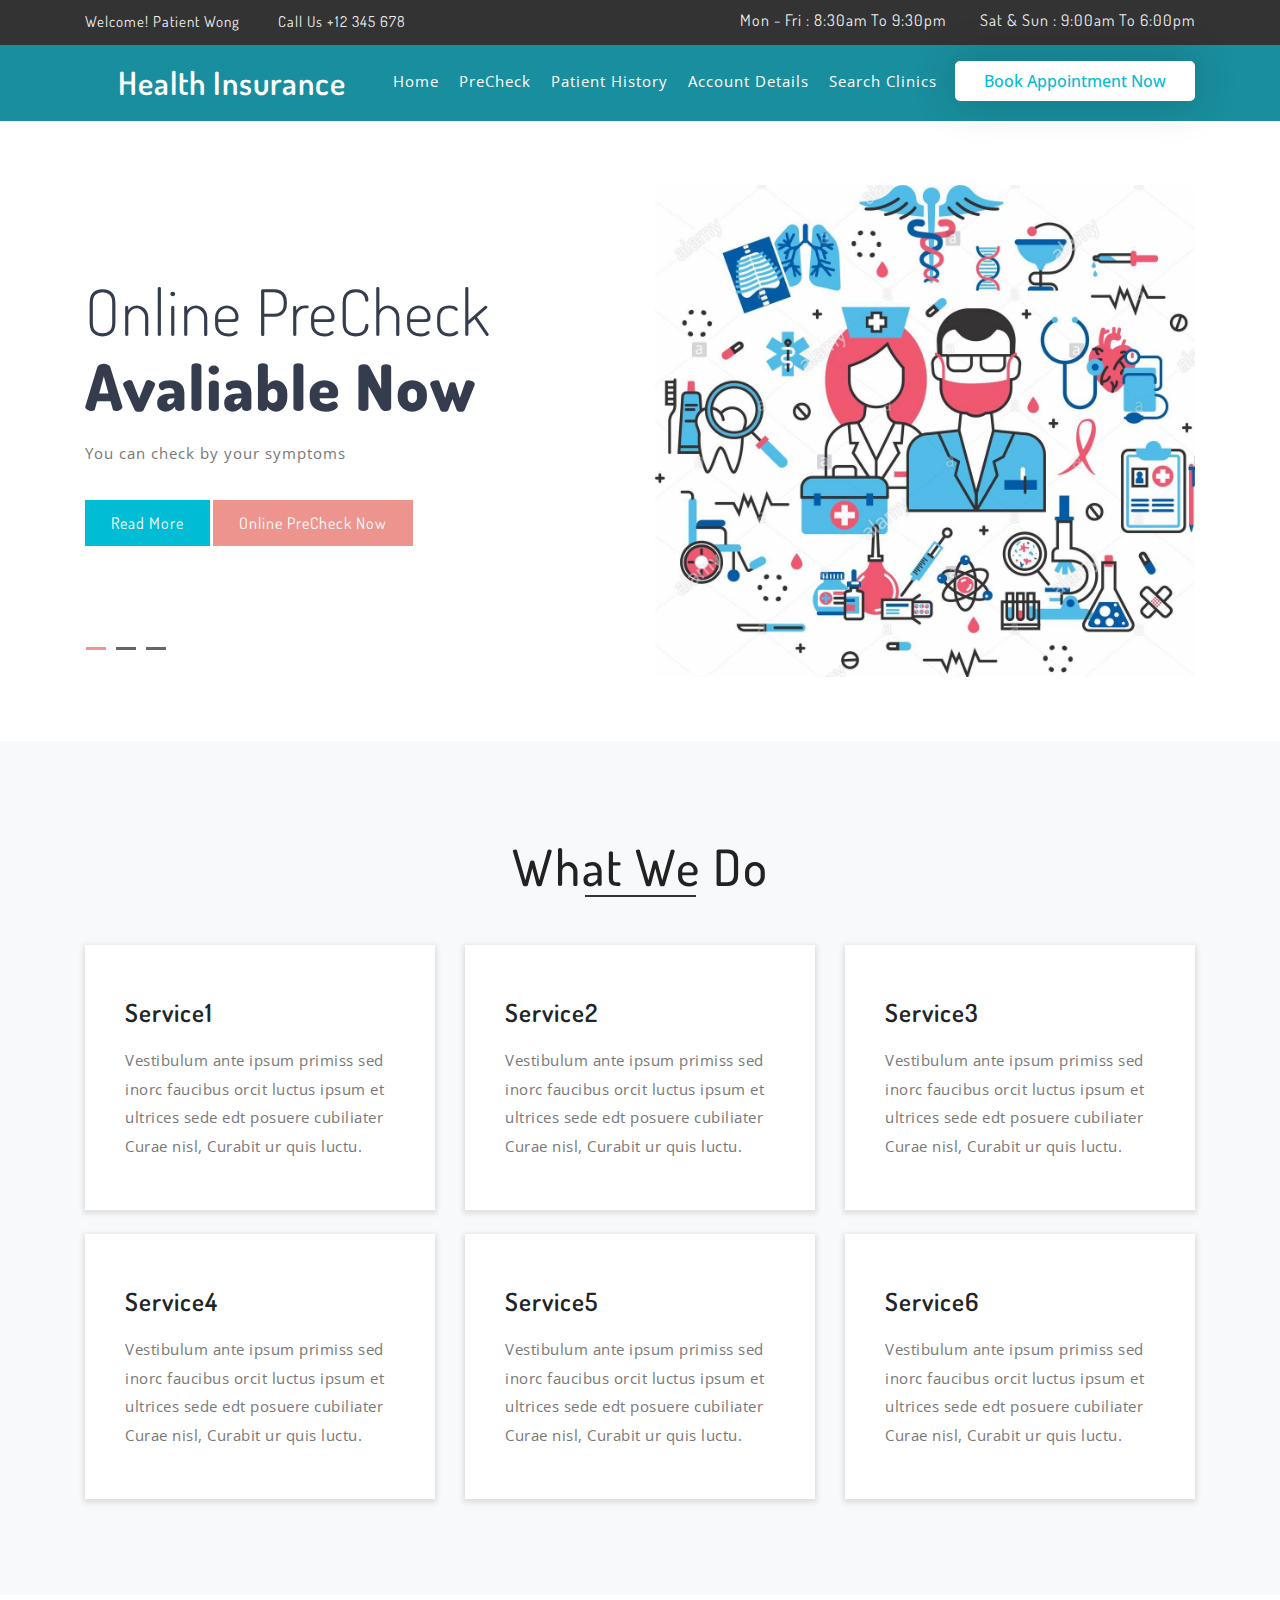
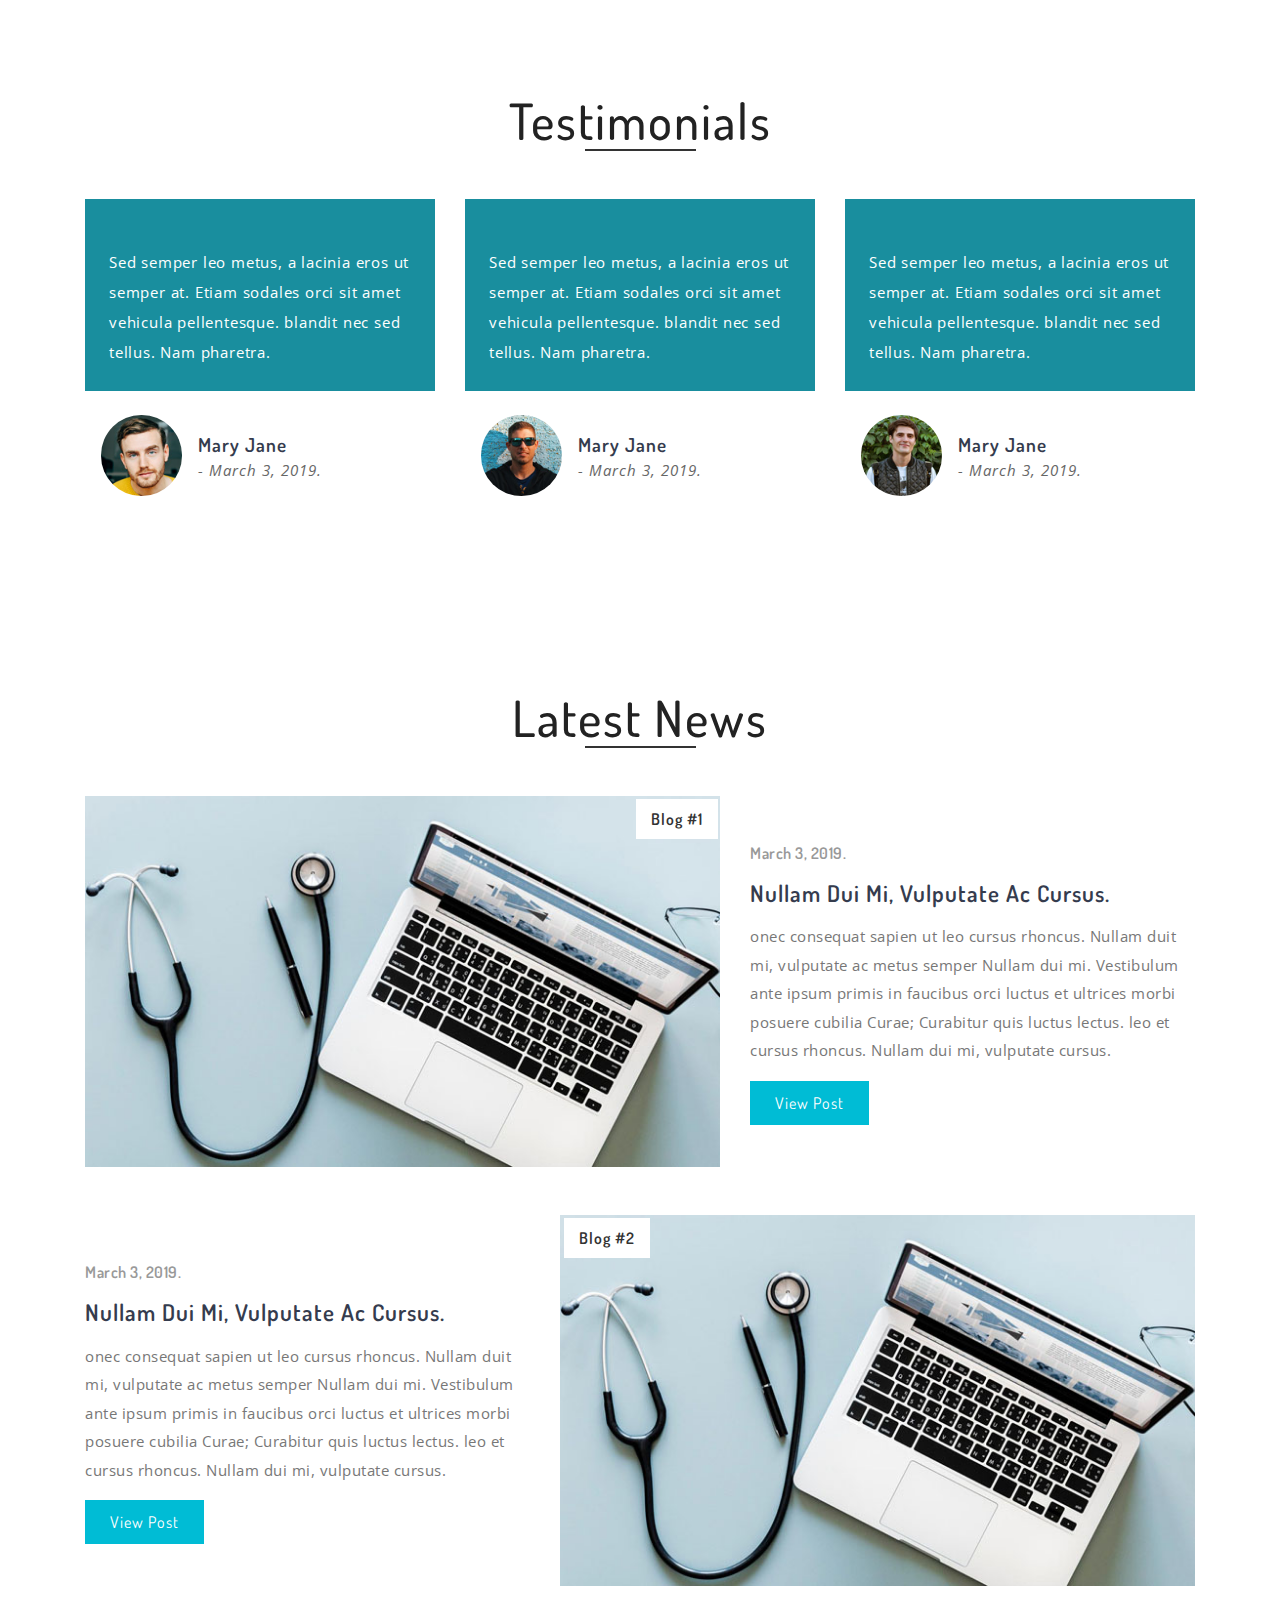
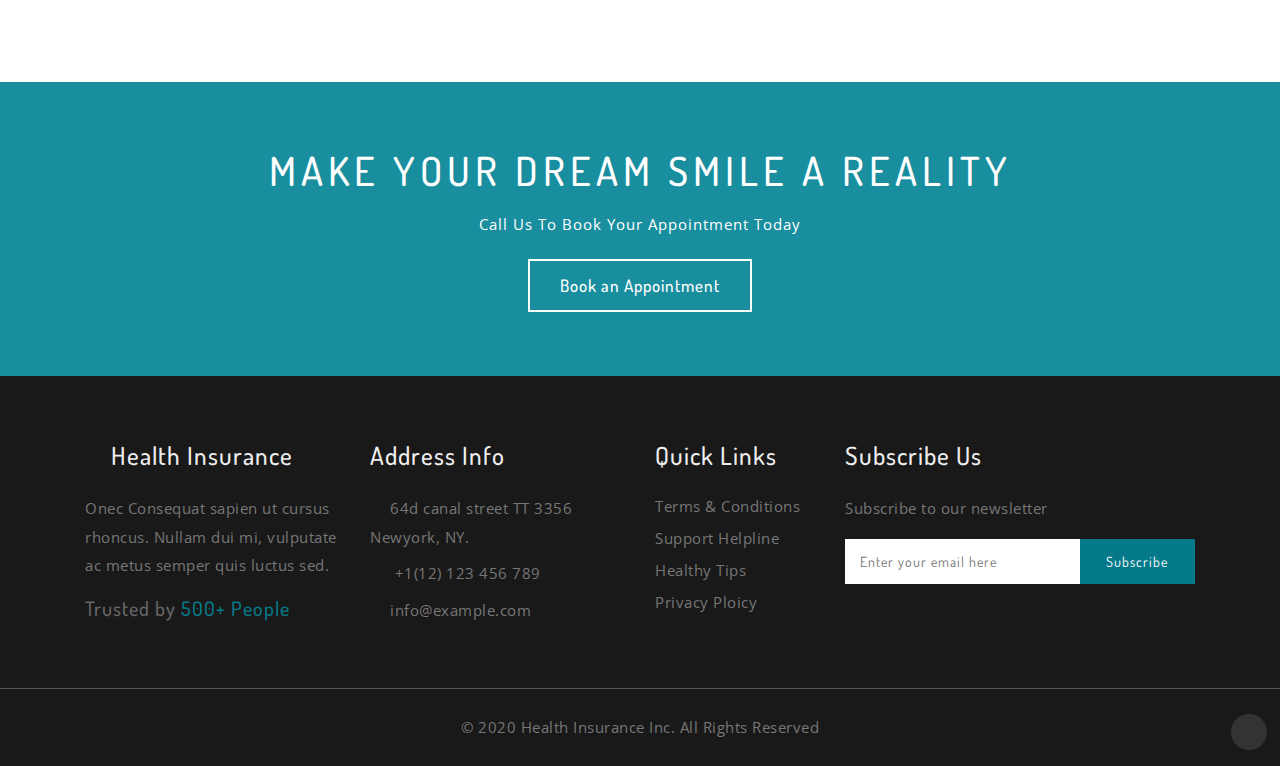
==== commit 08fb8bbe: "CSS file and patient UI template" ====
--- a/patient/index.html
+++ b/patient/index.html
@@ -24,10 +24,10 @@
     </script>
 	
 	<!-- css files -->
-	<link href="css/css_slider.css" type="text/css" rel="stylesheet" media="all"><!-- slider css -->
-    <link href="css/bootstrap.css" rel='stylesheet' type='text/css' /><!-- bootstrap css -->
-    <link href="css/style.css" rel='stylesheet' type='text/css' /><!-- custom css -->
-    <link href="css/font-awesome.min.css" rel="stylesheet"><!-- fontawesome css -->
+	<link href="../css/css_slider.css" type="text/css" rel="stylesheet" media="all"><!-- slider css -->
+    <link href="../css/bootstrap.css" rel='stylesheet' type='text/css' /><!-- bootstrap css -->
+    <link href="../css/style.css" rel='stylesheet' type='text/css' /><!-- custom css -->
+    <link href="../css/font-awesome.min.css" rel="stylesheet"><!-- fontawesome css -->
 	<!-- //css files -->
 	
 	<!-- google fonts -->
--- a/css/css_slider.css
+++ b/css/css_slider.css
@@ -0,0 +1,341 @@
+.csslider {
+    text-align: left;
+    position: relative;
+    margin-bottom: 0px;
+}
+
+.csslider>input {
+    display: none;
+}
+
+/* .csslider>input:nth-of-type(10):checked~ul li:first-of-type {
+    margin-left: -900%;
+}
+
+.csslider>input:nth-of-type(9):checked~ul li:first-of-type {
+    margin-left: -800%;
+}
+
+.csslider>input:nth-of-type(8):checked~ul li:first-of-type {
+    margin-left: -700%;
+}
+
+.csslider>input:nth-of-type(7):checked~ul li:first-of-type {
+    margin-left: -600%;
+}
+
+.csslider>input:nth-of-type(6):checked~ul li:first-of-type {
+    margin-left: -500%;
+}
+
+.csslider>input:nth-of-type(5):checked~ul li:first-of-type {
+    margin-left: -400%;
+}
+
+.csslider>input:nth-of-type(4):checked~ul li:first-of-type {
+    margin-left: -300%;
+} */
+
+.csslider>input:nth-of-type(3):checked~ul li:first-of-type {
+    margin-left: -200%;
+}
+
+.csslider>input:nth-of-type(2):checked~ul li:first-of-type {
+    margin-left: -100%;
+}
+
+.csslider>input:nth-of-type(1):checked~ul li:first-of-type {
+    margin-left: 0%;
+}
+
+.csslider>ul {
+    position: relative;
+    /* height: 760px; */
+    z-index: 1;
+    font-size: 0;
+    line-height: 0;
+    margin: 0 auto;
+    padding: 0;
+    overflow: hidden;
+    white-space: nowrap;
+    -moz-box-sizing: border-box;
+    -webkit-box-sizing: border-box;
+    box-sizing: border-box;
+}
+
+.csslider>ul>li {
+    position: relative;
+    display: inline-block;
+    width: 100%;
+    height: 100%;
+    overflow: hidden;
+    font-size: 15px;
+    font-size: initial;
+    line-height: normal;
+    -moz-transition: all 0.5s cubic-bezier(0.4, 1.3, 0.65, 1);
+    -o-transition: all 0.5s ease-out;
+    -webkit-transition: all 0.5s cubic-bezier(0.4, 1.3, 0.65, 1);
+    transition: all 0.5s cubic-bezier(0.4, 1.3, 0.65, 1);
+    vertical-align: top;
+    -moz-box-sizing: border-box;
+    -webkit-box-sizing: border-box;
+    box-sizing: border-box;
+    white-space: normal;
+}
+
+.csslider>ul>li.scrollable {
+    overflow-y: scroll;
+}
+
+/* navigation bullets */
+.csslider>.navigation {
+    position: absolute;
+    bottom: -5%;
+    left: 2%;
+    z-index: 10;
+    margin-bottom: -10px;
+    font-size: 0;
+    line-height: 0;
+    text-align: center;
+    -webkit-touch-callout: none;
+    -webkit-user-select: none;
+    -khtml-user-select: none;
+    -moz-user-select: none;
+    -ms-user-select: none;
+    user-select: none;
+}
+
+.csslider>.navigation label {
+    position: relative;
+    cursor: pointer;
+    width: 20px;
+    height: 3px;
+    display: inline-block;
+    margin: 0 5px;
+    background: rgba(0, 0, 0, 0.6);
+    transition: 0.5s all;
+    -webkit-transition: 0.5s all;
+    -moz-transition: 0.5s all;
+    -o-transition: 0.5s all;
+    -ms-transition: 0.5s all;
+}
+
+.csslider>.navigation label:hover:after {
+    opacity: 1;
+}
+
+.csslider>.navigation label:after {
+    content: '';
+    position: absolute;
+    left: 0;
+    width: 20px;
+    height: 3px;
+    background: #ed948e;
+    opacity: 0;
+    transition: 0.5s all;
+    -webkit-transition: 0.5s all;
+    -moz-transition: 0.5s all;
+    -o-transition: 0.5s all;
+    -ms-transition: 0.5s all;
+}
+
+/* //navigation bullets */
+
+/* navigation arrows */
+.csslider>.arrows {
+    -webkit-touch-callout: none;
+    -webkit-user-select: none;
+    -khtml-user-select: none;
+    -moz-user-select: none;
+    -ms-user-select: none;
+    user-select: none;
+}
+
+.csslider.inside .navigation {
+    bottom: 10px;
+    margin-bottom: 10px;
+}
+
+.csslider.inside .navigation label {
+    border: 1px solid #7e7e7e;
+}
+
+.csslider>input:nth-of-type(1):checked~.navigation label:nth-of-type(1):after,
+.csslider>input:nth-of-type(2):checked~.navigation label:nth-of-type(2):after,
+.csslider>input:nth-of-type(3):checked~.navigation label:nth-of-type(3):after {
+    opacity: 1;
+}
+
+.csslider>.arrows {
+    position: absolute;
+    top: 50%;
+    width: 100%;
+    height: 26px;
+    z-index: 1;
+    -moz-box-sizing: content-box;
+    -webkit-box-sizing: content-box;
+    box-sizing: content-box;
+}
+
+.csslider>.arrows label {
+    display: none;
+    position: absolute;
+    top: -50%;
+    padding: 8px;
+    box-shadow: inset 2px -2px 0 1px #ffffff;
+    cursor: pointer;
+    -moz-transition: box-shadow 0.15s, margin 0.15s;
+    -o-transition: box-shadow 0.15s, margin 0.15s;
+    -webkit-transition: box-shadow 0.15s, margin 0.15s;
+    transition: box-shadow 0.15s, margin 0.15s;
+}
+
+.csslider>.arrows label:hover {
+    box-shadow: inset 3px -3px 0 2px #ff3c41;
+    margin: 0 0px;
+}
+
+.csslider>.arrows label:before {
+    content: '';
+    position: absolute;
+    top: -100%;
+    left: -100%;
+    height: 300%;
+    width: 300%;
+}
+
+.csslider.infinity>input:first-of-type:checked~.arrows label.goto-last,
+.csslider>input:nth-of-type(1):checked~.arrows>label:nth-of-type(0),
+.csslider>input:nth-of-type(2):checked~.arrows>label:nth-of-type(1),
+.csslider>input:nth-of-type(3):checked~.arrows>label:nth-of-type(2) {
+    display: block;
+    left: 5%;
+    right: auto;
+    -moz-transform: rotate(45deg);
+    -ms-transform: rotate(45deg);
+    -o-transform: rotate(45deg);
+    -webkit-transform: rotate(45deg);
+    transform: rotate(45deg);
+}
+
+.csslider.infinity>input:last-of-type:checked~.arrows label.goto-first,
+.csslider>input:nth-of-type(1):checked~.arrows>label:nth-of-type(2),
+.csslider>input:nth-of-type(2):checked~.arrows>label:nth-of-type(3) {
+    display: block;
+    right: 5%;
+    left: auto;
+    -moz-transform: rotate(225deg);
+    -ms-transform: rotate(225deg);
+    -o-transform: rotate(225deg);
+    -webkit-transform: rotate(225deg);
+    transform: rotate(225deg);
+}
+
+/* //navigation arrows */
+
+/* slider effect 
+#slider1>input:nth-of-type(1):checked~ul #bg,
+#slider1>input:nth-of-type(2):checked~ul #bg1,
+#slider1>input:nth-of-type(3):checked~ul #bg2,
+#slider1>input:nth-of-type(4):checked~ul #bg3 {
+    width: 100%;
+    -moz-transition: 0.5s 0.5s;
+    -o-transition: 0.5s 0.5s;
+    -webkit-transition: 0.5s 0.5s;
+    transition: 0.5s 0.5s;
+    text-align: center;
+    padding: 0;
+    height: 100%;
+}
+
+#slider1>input:nth-of-type(1):checked~ul #bg div,
+#slider1>input:nth-of-type(2):checked~ul #bg1 div,
+#slider1>input:nth-of-type(3):checked~ul #bg2 div,
+#slider1>input:nth-of-type(4):checked~ul #bg3 div {
+    -moz-transform: translate(0);
+    -ms-transform: translate(0);
+    -o-transform: translate(0);
+    -webkit-transform: translate(0);
+    transform: translate(0);
+    -moz-transition: 0.5s 0.9s;
+    -o-transition: 0.5s 0.9s;
+    -webkit-transition: 0.5s 0.9s;
+    transition: 0.5s 0.9s;
+} */
+
+/* //slider effect */
+
+/* responsive */
+@media screen and (max-width: 1280px) {
+
+    .csslider.infinity>input:last-of-type:checked~.arrows label.goto-first,
+    .csslider>input:nth-of-type(1):checked~.arrows>label:nth-of-type(2),
+    .csslider>input:nth-of-type(2):checked~.arrows>label:nth-of-type(3),
+    .csslider>input:nth-of-type(3):checked~.arrows>label:nth-of-type(4),
+    .csslider>input:nth-of-type(4):checked~.arrows>label:nth-of-type(5),
+    .csslider>input:nth-of-type(5):checked~.arrows>label:nth-of-type(6),
+    .csslider>input:nth-of-type(6):checked~.arrows>label:nth-of-type(7),
+    .csslider>input:nth-of-type(7):checked~.arrows>label:nth-of-type(8),
+    .csslider>input:nth-of-type(8):checked~.arrows>label:nth-of-type(9),
+    .csslider>input:nth-of-type(9):checked~.arrows>label:nth-of-type(10),
+    .csslider>input:nth-of-type(10):checked~.arrows>label:nth-of-type(11),
+    .csslider>input:nth-of-type(11):checked~.arrows>label:nth-of-type(12) {
+        right: 3%;
+    }
+
+    .csslider.infinity>input:first-of-type:checked~.arrows label.goto-last,
+    .csslider>input:nth-of-type(1):checked~.arrows>label:nth-of-type(0),
+    .csslider>input:nth-of-type(2):checked~.arrows>label:nth-of-type(1),
+    .csslider>input:nth-of-type(3):checked~.arrows>label:nth-of-type(2),
+    .csslider>input:nth-of-type(4):checked~.arrows>label:nth-of-type(3),
+    .csslider>input:nth-of-type(5):checked~.arrows>label:nth-of-type(4),
+    .csslider>input:nth-of-type(6):checked~.arrows>label:nth-of-type(5),
+    .csslider>input:nth-of-type(7):checked~.arrows>label:nth-of-type(6),
+    .csslider>input:nth-of-type(8):checked~.arrows>label:nth-of-type(7),
+    .csslider>input:nth-of-type(9):checked~.arrows>label:nth-of-type(8),
+    .csslider>input:nth-of-type(10):checked~.arrows>label:nth-of-type(9),
+    .csslider>input:nth-of-type(11):checked~.arrows>label:nth-of-type(10) {
+        left: 3%;
+    }
+}
+
+@media screen and (max-width: 900px) {
+    .csslider>.navigation {
+        bottom: 7%;
+    }
+}
+
+@media screen and (max-width: 800px) {
+
+    .csslider.infinity>input:last-of-type:checked~.arrows label.goto-first,
+    .csslider>input:nth-of-type(1):checked~.arrows>label:nth-of-type(2),
+    .csslider>input:nth-of-type(2):checked~.arrows>label:nth-of-type(3),
+    .csslider>input:nth-of-type(3):checked~.arrows>label:nth-of-type(4),
+    .csslider>input:nth-of-type(4):checked~.arrows>label:nth-of-type(5),
+    .csslider>input:nth-of-type(5):checked~.arrows>label:nth-of-type(6),
+    .csslider>input:nth-of-type(6):checked~.arrows>label:nth-of-type(7),
+    .csslider>input:nth-of-type(7):checked~.arrows>label:nth-of-type(8),
+    .csslider>input:nth-of-type(8):checked~.arrows>label:nth-of-type(9),
+    .csslider>input:nth-of-type(9):checked~.arrows>label:nth-of-type(10),
+    .csslider>input:nth-of-type(10):checked~.arrows>label:nth-of-type(11),
+    .csslider>input:nth-of-type(11):checked~.arrows>label:nth-of-type(12) {
+        right: 5%;
+    }
+
+    .csslider.infinity>input:first-of-type:checked~.arrows label.goto-last,
+    .csslider>input:nth-of-type(1):checked~.arrows>label:nth-of-type(0),
+    .csslider>input:nth-of-type(2):checked~.arrows>label:nth-of-type(1),
+    .csslider>input:nth-of-type(3):checked~.arrows>label:nth-of-type(2),
+    .csslider>input:nth-of-type(4):checked~.arrows>label:nth-of-type(3),
+    .csslider>input:nth-of-type(5):checked~.arrows>label:nth-of-type(4),
+    .csslider>input:nth-of-type(6):checked~.arrows>label:nth-of-type(5),
+    .csslider>input:nth-of-type(7):checked~.arrows>label:nth-of-type(6),
+    .csslider>input:nth-of-type(8):checked~.arrows>label:nth-of-type(7),
+    .csslider>input:nth-of-type(9):checked~.arrows>label:nth-of-type(8),
+    .csslider>input:nth-of-type(10):checked~.arrows>label:nth-of-type(9),
+    .csslider>input:nth-of-type(11):checked~.arrows>label:nth-of-type(10) {
+        left: 5%;
+    }
+}
+
+/* //responsive */--- a/css/style.css
+++ b/css/style.css
@@ -0,0 +1,2429 @@
+/*--
+Author: W3layouts
+Author URL: http://w3layouts.com
+License: Creative Commons Attribution 3.0 Unported
+License URL: http://creativecommons.org/licenses/by/3.0/
+--*/
+html,
+body {
+    margin: 0;
+    font-size: 100%;
+	font-family: 'Dosis', sans-serif;
+    background: #fff;
+}
+html {
+  scroll-behavior: smooth;
+}
+body a {
+    text-decoration: none;
+    transition: 0.5s all;
+    -webkit-transition: 0.5s all;
+    -moz-transition: 0.5s all;
+    -o-transition: 0.5s all;
+    -ms-transition: 0.5s all;
+	font-family: 'Dosis', sans-serif;
+}
+
+body img {
+    max-width: 100%;
+}
+
+a:hover {
+    text-decoration: none;
+}
+
+input[type="button"],
+input[type="submit"],
+input[type="text"],
+input[type="email"],
+input[type="search"] {
+    transition: 0.5s all;
+    -webkit-transition: 0.5s all;
+    -moz-transition: 0.5s all;
+    -o-transition: 0.5s all;
+    -ms-transition: 0.5s all;
+}
+
+h1,
+h2,
+h3,
+h4,
+h5,
+h6 {
+    margin: 0;
+    letter-spacing: 1px;
+	font-family: 'Dosis', sans-serif;
+}
+
+p {
+    margin: 0;
+    line-height: 1.9em;
+    color: #777;
+    font-size: 15px;
+    letter-spacing: 1px;
+	font-family: 'Open Sans', sans-serif;
+}
+ul {
+    margin: 0;
+    padding: 0;
+    list-style-type: none;
+}
+
+
+/*-- header top--*/
+ul.header-w3_pvt li span.fa {
+    margin-right: 5px;
+    color: #005661;
+    font-size: 15px;
+}
+
+ul.header-w3_pvt li,ul.header-w3_pvt li p,ul.header-w3_pvt li a {
+    letter-spacing: 1px;
+    color: #eee;
+    text-transform: capitalize;
+    font-family: 'Dosis', sans-serif;
+}
+
+.header-top {
+    padding: 0.5em 0;
+}
+
+.header-top {
+    background: #333;
+}
+/*-- //header top --*/
+
+
+/* header */
+
+/* CSS Document */
+header {
+    position: absolute;
+    z-index: 9;
+    width: 100%;
+    background: #028394e8;
+}
+
+.toggle,
+[id^=drop] {
+	display: none;
+}
+
+/* Giving a background-color to the nav container. */
+nav { 
+	margin:0;
+	padding: 0;
+	float: right;
+}
+.clear {
+    clear: both;
+}
+div#logo {
+    float: left;
+}
+
+#logo a {
+	float: left;
+    font-size: .8em;
+    text-transform: capitalize;
+    display: initial;
+    margin: 0;
+    letter-spacing: 1px;
+    color: #fff;
+    padding: 3px 0;
+    font-weight: 600;
+}
+#logo a span {
+    color: #fff;
+	
+}
+
+
+/* Since we'll have the "ul li" "float:left"
+ * we need to add a clear after the container. */
+
+nav:after {
+	content:"";
+	display:table;
+	clear:both;
+}
+
+/* Removing padding, margin and "list-style" from the "ul",
+ * and adding "position:reltive" */
+nav ul {
+	float: right;
+	padding:0;
+	margin:0;
+	list-style: none;
+	position: relative;
+	}
+	
+/* Positioning the navigation items inline */
+nav ul li {
+	margin: 0px;
+	display:inline-block;
+	float: left;
+	}
+
+/* Styling the links */
+nav a {
+    color: #fff;
+    text-transform: capitalize;
+    font-size: 15px;
+    letter-spacing: 1px;
+    padding: 10px 10px;
+    font-weight: 400;
+    font-family: 'Open Sans', sans-serif;
+}
+
+
+nav ul li ul li:hover { background: #f8f9fa; }
+
+/* Background color change on Hover */
+nav a:hover { 
+	color: #FFF;	
+}
+nav ul.inner-ul li a:hover { 
+	color: #333;	
+}
+
+
+/* Hide Dropdowns by Default
+ * and giving it a position of absolute */
+nav ul ul {
+	display: none;
+	position: absolute; 
+	/* has to be the same number as the "line-height" of "nav a" */
+	top: 30px; 
+    background: #fff;
+    padding: 10px;
+}
+	
+/* Display Dropdowns on Hover */
+nav ul li:hover > ul {
+	display:inherit;
+}
+	
+/* Fisrt Tier Dropdown */
+nav ul ul li {
+	width:170px;
+	float:none;
+	display:list-item;
+	position: relative;
+}
+nav ul ul li a {
+    color: #333;
+    padding: 5px 10px;
+    display: block;
+}
+
+/* Second, Third and more Tiers	
+ * We move the 2nd and 3rd etc tier dropdowns to the left
+ * by the amount of the width of the first tier.
+*/
+nav ul ul ul li {
+	position: relative;
+	top:-60px;
+	/* has to be the same number as the "width" of "nav ul ul li" */ 
+	left:170px; 
+}
+
+	
+/* Change ' +' in order to change the Dropdown symbol */
+li > a:only-child:after { content: ''; }
+
+
+/* Media Queries
+--------------------------------------------- */
+
+@media all and (max-width : 991px) {
+	nav { 
+		float: none;
+	}
+
+	div#logo {
+		float: none;
+	}
+	#logo {
+		display: block;
+		padding: 0;
+		width: 100%;
+		text-align: center;
+		float: none;
+	}
+	.login-icon {
+		display: inline-block;
+	}
+	nav {
+		margin: 0;
+	}
+	nav a ,nav a:hover{
+		color: #333;
+	}
+
+	/* Hide the navigation menu by default */
+	/* Also hide the  */
+	.toggle + a,
+	.menu {
+		display: none;
+	}
+
+	/* Stylinf the toggle lable */
+	.toggle {
+		display: block;
+		padding: 7px 15px;
+		font-size: 17px;
+		text-decoration: none;
+		border: none;
+		float: right;
+		background-color: #fff;
+		color: #009688;
+		color: #00bcd5;
+		letter-spacing: 1px;
+	}
+	.menu .toggle {
+		float: none;
+		text-align: center;
+		margin: auto;
+		width: 30%;
+		padding: 5px;
+		font-weight: normal;
+		font-size: 15px;
+		letter-spacing: 1px;
+	}
+
+	.toggle:hover {
+		color:#333;
+		background-color: #fff;
+	}
+
+	/* Display Dropdown when clicked on Parent Lable */
+	[id^=drop]:checked + ul {
+		display: block;
+		background: #fff;
+		padding: 15px 0;
+		text-align: center;
+		width: 100%;
+	}
+
+	/* Change menu item's width to 100% */
+	nav ul li {
+		display: block;
+		width: 100%;
+		padding: 5px 0;
+		}
+
+	nav ul ul .toggle,
+	nav ul ul a {
+		padding: 0 40px;
+	}
+
+	nav ul ul ul a {
+		padding: 0 80px;
+	}
+
+	nav a:hover,
+ 	nav ul ul ul a {
+		background-color: transparent;
+	}
+  
+	nav ul li ul li .toggle,
+	nav ul ul a,
+  nav ul ul ul a{
+		padding:14px 20px;	
+		color:#FFF;
+		font-size:17px; 
+	}
+  
+  
+	nav ul li ul li .toggle,
+	nav ul ul a {
+		background-color: #fff; 
+	}
+	nav ul ul li a {
+		font-size: 15px;
+	}
+	ul.inner-ul{
+		padding: 0!important;
+	}
+	/* Hide Dropdowns by Default */
+	nav ul ul {
+		float: none;
+		position:static;
+		color: #ffffff;
+		/* has to be the same number as the "line-height" of "nav a" */
+	}
+		
+	/* Hide menus on hover */
+	nav ul ul li:hover > ul,
+	nav ul li:hover > ul {
+		display: none;
+	}
+		
+	/* Fisrt Tier Dropdown */
+	nav ul ul li {
+		display: block;
+		width: 100%;
+		padding: 0;
+	}
+
+	nav ul ul ul li {
+		position: static;
+		/* has to be the same number as the "width" of "nav ul ul li" */ 
+
+	}
+
+}
+
+@media all and (max-width : 330px) {
+
+	nav ul li {
+		display:block;
+		width: 94%;
+	}
+
+}
+.user span.fa {
+}
+.login-icon a,.login-icon a:hover {
+    border-radius: 5px;
+    border: 2px solid #fff;
+    padding: 0.4em 1.7em;
+    color: #00bcd5;
+    font-weight: 500;
+    letter-spacing: 0px;
+	text-transform: capitalize;
+    display: block;
+    font-size: 1em;
+    background: #fff;
+    box-shadow: 0 0px 45px rgba(0, 0, 0, .2);
+}
+/*-- //header --*/
+
+/*-- banner --*/
+.banner {
+	background: #fff;
+}
+
+.layer1 {
+    background: rgba(0, 0, 0, 0.4);
+}
+.banner-text-agile {
+    padding: 11vw 0 5vw;
+    box-sizing: border-box;
+	opacity:1;
+}
+
+h3.b-w3ltxt span {
+    font-weight: 300;
+    text-shadow: none;
+    letter-spacing: 1px;
+    color: #353c4e;
+}
+h3.b-w3ltxt {
+    font-size: 4em;
+    color: #353c4e;
+    font-weight: 800;
+    line-height: 75px;
+    padding-top: 1em;
+}
+
+.carousel-item p {
+    color: #777;
+    text-transform: capitalize;
+    font-size: 15px;
+    line-height: 30px;
+}
+
+.btn-banner,.btn-banner1 {
+    background: #00bcd5;
+    border-radius: 0px;
+    color: #fff;
+    font-size: 16px;
+    letter-spacing: 1px;
+    padding: 10px 25px;
+     display: inline-block;
+}
+.btn-banner1 {
+    background: #ed948e;
+}
+
+.btn-banner:hover,.btn-banner1:hover{
+    color: #fff;
+}
+.carousel-indicators {
+    position: absolute;
+    bottom: -53px;
+    margin-left: 0;
+    justify-content: flex-start;
+    z-index: 1;
+}
+
+.carousel-indicators li.active {
+    cursor: pointer;
+	background: #028394e8;
+}
+
+.carousel-indicators li {
+    position: relative;
+    -webkit-box-flex: 0;
+    -ms-flex: 0 1 auto;
+    flex: 0 1 auto;
+    width: 20px;
+    height: 3px;
+    margin-right: 3px;
+    margin-left: 3px;
+    text-indent: -999px;
+    background-color: #333;
+    cursor: pointer;
+}
+/*-- //banner --*/
+
+/*-- about --*/
+.about p {
+    font-size: 15px;
+    font-weight: normal;
+    color: #555;
+}
+.about-grids h4 {
+    display: block;
+    font-size: 20px;
+	font-weight: 600;
+    margin-top: 5px;
+    padding-top: 5px;
+	color: #eee;
+    border-top: 1px solid rgba(78, 75, 75, 0.2);
+}
+.dental img {
+    max-width: 100%;
+    padding: 0 1em;
+}
+.grid p {
+    color: #ddd;
+    margin-top: 10px;
+    line-height: 24px;
+    font-size: 14px;
+}
+ h4.about-left{
+    font-size: 32px;
+    color: #353c4e;
+    text-transform: capitalize;
+}
+.grid span.fa{
+	color: #eee;
+}
+.about-grids .grid {
+    display: inline-block;
+    padding: 20px 25px;
+}
+.about-box .icon, .ser_icon .icon {
+    width: 80px;
+    height: 80px;
+    border-radius: 50%;
+    display: block;
+    line-height: 80px;
+    text-align: center;
+    transition: all 1s;
+    -moz-transition: all 1s;
+    -webkit-transition: all 1s;
+    -o-transition: all 1s;
+    background: #00bcd5;
+}
+.about-box .icon span.fa{
+    font-size: 2em;
+    line-height: 80px;
+    color: #ffffff;
+}
+.about-box h4 {
+    text-transform: uppercase;
+    font-size: 1em;
+    margin: 1em 0;
+    color: #353c4e;
+    font-weight: 600;
+}
+/*-- //about --*/
+
+/*-- what we do --*/
+.ser1 {
+    height: 100%;
+    background: #fff;
+	box-shadow: 0px 2px 5px 2px rgba(0, 0, 0, .1);
+    padding: 50px 40px;
+}
+.ser2 {
+    height: 100%;
+    background: #fff;
+	box-shadow: 0px 2px 5px 2px rgba(0, 0, 0, .1);
+    padding: 50px 40px;
+}
+.ser3 {
+    height: 100%;
+    background: #fff;
+	box-shadow: 0px 2px 5px 2px rgba(0, 0, 0, .1);
+    padding: 50px 40px;
+}
+.ser4 {
+    height: 100%;
+    background: #fff;
+	box-shadow: 0px 2px 5px 2px rgba(0, 0, 0, .1);
+    padding: 50px 40px;
+}
+.ser5 {
+    height: 100%;
+    background: #fff;
+	box-shadow: 0px 2px 5px 2px rgba(0, 0, 0, .1);
+    padding: 50px 40px;
+}
+.ser6 {
+    height: 100%;
+    background: #fff;
+	box-shadow: 0px 2px 5px 2px rgba(0, 0, 0, .1);
+    padding: 50px 40px;
+}
+.offer-grids h4 {
+    font-size: 25px;
+    line-height: 35px;
+    font-weight: 600;
+}
+.offer-grids p {
+    font-size: 15px;
+    font-weight: normal;
+	letter-spacing: .5px;
+}
+.offer-grids h5 {
+    font-size: 22px;
+    letter-spacing: 0;
+    line-height: 32px;
+    color: #191919;
+    text-transform: capitalize;
+}
+/*-- //what we do --*/
+
+/*-- about bottom --*/
+.bottom-grids h4 {
+    font-size: 36px;
+    color: #353c4e;
+    line-height: 50px;
+    text-transform: capitalize;
+}
+.bottom-grids p {
+    font-size: 15px;
+    font-weight: normal;
+    color: #555;
+    letter-spacing: .5px;
+}
+/*-- //about bottom --*/
+
+
+/*-- feedback --*/
+.feedback-top {
+    position: relative;
+    background: #028394e8;
+}
+.feedback-top span.fa{
+    color: #fff;
+}
+/*
+.feedback-top:after {
+	content: '';
+	position: absolute;
+	top: 101%;
+	left: 14%;
+	width: 0;
+	height: 0;
+	border-top: 15px solid #00bcd5;
+	border-right: 4px solid transparent;
+	border-left: 12px solid transparent;
+	transform: rotate(0deg);
+}
+*/
+
+.feedback-top p {
+    color: #fff;
+    font-size: 15px;
+    letter-spacing: .8px;
+    margin: 0;
+    line-height: 2em;
+}
+
+.feedback-img {
+    width: 23%;
+    margin: .5em 1em 0 1em;
+    float: left;
+}
+
+.feedback-grids {
+	margin: 1em 0 0;
+}
+
+.feedback-img img {
+    width: 100%;
+    border-radius: 50%;
+}
+.feedback-img-info {
+    float: left;
+    margin-top: 1em;
+}
+.feedback-img-info h5 {
+	color: #353c4e;
+	font-size: 1.2em;
+	letter-spacing: 1px;
+	font-weight: 600;
+	margin-top: .5em;
+}
+p.font-italic {
+    color: #666;
+}
+/*-- //feedback --*/
+
+
+/*-- blog --*/
+h3.heading,h2.heading {
+    font-size: 50px;
+    color: #222;
+    text-transform: capitalize;
+    letter-spacing: 2px;
+     position: relative;
+}
+h3.heading:after,h2.heading:after {
+    position: absolute;
+    content: '';
+    background: #333;
+    width: 10%;
+    height: 2px;
+    bottom: 0%;
+    left: 45%;
+}
+.blog-grids h4 {
+    font-size: 23px;
+    text-transform: capitalize;
+    font-weight: 600;
+    color: #353c4e;
+}
+.blog-grids h5 {
+      font-size: 16px;
+    font-weight: 600;
+    color: #999;
+    letter-spacing: 0.5px;
+    margin-top: 3em;
+}
+.blog-grids p {
+    font-size: 15px;
+    letter-spacing: .5px;
+    color: #777;
+    font-weight: normal;
+}
+.blog-grids.head h5 {
+    font-size: 16px;
+    font-weight: 600;
+    color: #999;
+    letter-spacing: 0.5px;
+    margin-top: 2em;
+}
+.blog-img1 img,.blog-img2 img {
+    position: relative;
+}
+.blog-img1 a {
+    position: absolute;
+    right: 2.6%;
+    top: 1%;
+    background: #fff;
+    color: #333;
+    padding: 8px 15px;
+    font-size: 16px;
+    font-weight: 600;
+	letter-spacing: 1px;
+}
+.blog-img2 a {
+    position: absolute;
+    left: 2.8%;
+    top: 1%;
+    background: #fff;
+    color: #333;
+    padding: 8px 15px;
+    font-size: 16px;
+    font-weight: 600;
+	letter-spacing: 1px;
+}
+/*-- //blog --*/
+
+/*-- gallery --*/
+.gal-img {
+    margin-bottom: 1em;
+    padding-right: 0px;
+}
+/*-- //gallery --*/
+
+/*-- popup --*/
+
+.pop-overlay {
+    position: fixed;
+    top: 0px;
+    bottom: 0;
+    left: 0;
+    right: 0;
+    background: rgba(0, 0, 0, 0.7);
+    transition: opacity 0ms;
+    visibility: hidden;
+    opacity: 0;
+    z-index: 99;
+}
+
+.pop-overlay:target {
+    visibility: visible;
+    opacity: 1;
+}
+
+.popup {
+    background: #fff;
+    border-radius: 5px;
+    max-width: 480px;
+    position: relative;
+    margin: 8em auto;
+    padding: 3em 1em;
+}
+
+.popup p {
+    font-size: 15px;
+    color: #666;
+    letter-spacing: .5px;
+    line-height: 30px;
+}
+
+.popup h2 {
+    margin-top: 0;
+    color: #fff;
+
+}
+
+.popup .close {
+    position: absolute;
+    top: 5px;
+    right: 15px;
+    transition: all 200ms;
+    font-size: 30px;
+    font-weight: bold;
+    text-decoration: none;
+    color: #000;
+}
+
+.popup .close:hover {
+    color: #333;
+}
+
+
+/*-- //popup --*/
+
+/*-- modal Call Us --*/
+
+button.btn.btn-primary.submit {
+    background: #028394e8;
+    border: none;
+    letter-spacing: 1px;
+    border-radius: 0;
+	padding: 10px;
+    margin: 10px 0;
+}
+
+/*-- //modal Call Us --*/
+
+/*-- appointment --*/
+
+.appointment{
+	background: #028394e8;
+}
+.appointment h4  {
+    font-size: 40px;
+    text-transform: uppercase;
+    letter-spacing: 5px;
+    color: #fff;
+}
+.appointment p{
+    font-size: 15px;
+    color: #fff;
+    text-transform: capitalize;
+}
+.appointment a {
+    color: #fff;
+    font-size: 17px;
+    letter-spacing: 1px;
+    font-weight: 500;
+    padding: 12px 30px;
+    display: inline-block;
+    border: 2px solid #fff;
+    margin-top: 20px;
+}
+
+/*-- //appointment --*/
+
+/*-- social icons --*/
+a.button-footr span.fa {
+    font-size: 16px;
+    color: #666;
+}
+.social h4 {
+    font-size: 30px;
+    text-transform: capitalize;
+    font-weight: 600;
+    color: #333;
+}
+span.fa-facebook{
+	color: #3b5998;
+}
+span.fa-twitter{
+	color: #028394e8;
+}
+span.fa-dribbble{
+	color: #ea4c89;
+}
+span.fa-pinterest{
+	color: #bd081c;
+}
+span.fa-google-plus{
+	color: #dd4b39;
+}
+/*-- //social icons --*/
+
+/*-- footer --*/
+footer,.copyright{
+	background: #191919;
+}
+.copyright {
+    border-top: 1px solid #555;
+}
+.footer-grids h4 {
+    color: #eee;
+    font-size: 25px;
+}
+.footer-grids h5 {
+    color: #666;
+}
+.footer-grids h5 span{
+    color: #028394e8;
+}
+.footer-grids p,.footer-grids p a,.copyright p ,.copyright p  a{
+    font-size: 15px;
+    color: #777;
+	font-weight: normal;
+    letter-spacing: .5px;
+    font-family: 'Open Sans', sans-serif;
+}
+
+.footer-grids ul li a {
+    font-size: 15px;
+    color: #777;
+	font-weight: normal;
+    letter-spacing: .5px;
+    font-family: 'Open Sans', sans-serif;
+}
+.footer-grids ul li {
+    list-style-type: none;
+}
+
+.footer-grids input[type="email"] {
+    background: #fff;
+    box-shadow: none !important;
+    padding: 12px 15px;
+    color: #777;
+    font-size: 14px;
+    width: 67% !important;
+    border: none;
+	letter-spacing: 1px;
+    outline: none;
+}
+.footer-grids button.btn {
+    background: #028394e8;
+    color: #fff;
+    font-size: 14px;
+    width: 33% !important;
+    letter-spacing: 1px;
+    padding: 12px;
+    display: inline-block;
+	border:none;
+    outline: none;
+	cursor: pointer;
+    border-radius: 0px;
+    -webkit-border-radius: 0px;
+    -moz-border-radius: 0px;
+    -ms-border-radius: 0px;
+    -o-border-radius: 0px;
+}
+
+/*-- //footer --*/
+
+/*-- About page --*/
+.innerpage-banner {
+    background: url(../images/innerbg.jpg) no-repeat center;
+    background-size: cover;
+    min-height: 300px;
+}
+
+.inner-page-layer {
+    background: rgba(0, 0, 0, 0.2);
+    min-height: 300px;
+}
+
+/* team */
+.team-member,
+.team-member .team-img {
+	position: relative;
+}
+
+.team-member {
+	overflow: hidden;
+}
+
+.team-member,
+.team-member .team-img {
+	position: relative;
+}
+
+.team-hover {
+	position: absolute;
+	top: 10px;
+	left: 10px;
+	bottom: 10px;
+	right: 10px;
+	margin: 0;
+	border: 12px solid rgba(0, 0, 0, 0.1);
+	background-color: rgba(0, 0, 0, 0.7);
+	opacity: 0;
+	-webkit-transition: all 0.3s;
+	transition: all 0.3s;
+}
+
+.team-member:hover .team-hover .desk {
+	top: 30%;
+}
+
+.team-member:hover .team-hover,
+.team-member:hover .team-hover .desk,
+.team-member:hover .team-hover .s-link {
+	opacity: 1;
+}
+
+.team-hover .desk {
+	position: absolute;
+	top: 0%;
+	width: 100%;
+	opacity: 0;
+	-webkit-transform: translateY(-55%);
+	-ms-transform: translateY(-55%);
+	transform: translateY(-55%);
+	-webkit-transition: all 0.3s 0.2s;
+	transition: all 0.3s 0.2s;
+	padding: 0 10px;
+}
+
+.desk,
+.desk h4,
+.team-hover .s-link a {
+	text-align: center;
+	color: #eee;
+     text-transform: capitalize;
+}
+.desk p {
+    font-size: 14px;
+    letter-spacing: .5px;
+    color: #aaa;
+    margin-top: 10px;
+}
+
+.team-member:hover .team-hover .s-link {
+	bottom: 10%;
+}
+
+.team-member:hover .team-hover,
+.team-member:hover .team-hover .desk,
+.team-member:hover .team-hover .s-link {
+	opacity: 1;
+}
+
+.team-hover .s-link {
+	position: absolute;
+	bottom: 0;
+	width: 100%;
+	opacity: 0;
+	text-align: center;
+	-webkit-transform: translateY(45%);
+	-ms-transform: translateY(45%);
+	transform: translateY(45%);
+	-webkit-transition: all 0.3s 0.2s;
+	transition: all 0.3s 0.2s;
+	font-size: 35px;
+}
+
+.team-member .s-link a {
+    margin: 0 2px;
+    color: #fff;
+    font-size: 16px;
+    background: rgba(0, 0, 0, 0.3);
+    width: 35px;
+    height: 35px;
+    line-height: 35px;
+    display: inline-block;
+}
+
+.team-title {
+	position: static;
+	padding: 20px 0 0;
+	display: inline-block;
+	letter-spacing: 2px;
+	width: 100%;
+}
+
+.team-title h5 {
+	margin-bottom: 0px;
+	display: block;
+    font-size: 22px;
+    color: #353c4e;
+}
+
+.team-title span {
+	font-size: 12px;
+	text-transform: uppercase;
+	color: #a5a5a5;
+	letter-spacing: 1px;
+}
+
+/* //team */
+
+/*-- create --*/
+.create {
+    background: url(../images/blog1.jpg) no-repeat center;
+    background-size: cover;
+}
+.extra_layer{
+    background: rgba(0, 0, 0, 0.5);
+}
+.create h4 {
+    font-size: 30px;
+    color: #eee;
+    text-transform: uppercase;
+    letter-spacing: 8px;
+}
+.create p {
+    font-size: 15px;
+    color: #eee;
+    letter-spacing: .5px;
+    width: 70%;
+    margin: auto;
+}
+/*-- //create --*/
+
+/*-- //About page --*/
+
+/*-- services page --*/
+
+.services {
+	background: #f8f9fa;
+}
+.ser_icon span.fa {
+    font-size: 25px;
+    color: #fff;
+    line-height: 80px;
+	transition: 0.5s all;
+	-webkit-transition: 0.5s all;
+	-moz-transition: 0.5s all;
+	-ms-transition: 0.5s all;
+	-o-transition: 0.5s all;
+}
+.service-grids h4 {
+    font-size: 26px;
+    letter-spacing: 1px;
+    color: #333;
+    border-bottom: 1px solid #eee;
+    margin-bottom: .5em;
+    padding-bottom: .5em;
+}
+.service-grids p {
+    font-size: 15px;
+    color: #777;
+    font-weight: normal;
+    letter-spacing: .5px;
+}
+.ser_icon .bg1 {
+    background: #fd5c63;
+}
+.ser_icon .bg2 {
+    background: #f48924;
+}
+.ser_icon .bg3 {
+    background: #30c39e;
+}
+.ser_icon .bg4 {
+    background: #028394e8;
+}
+
+/*-- join --*/
+
+.join p {
+    font-size: 15px;
+    color: #777;
+    font-weight: normal;
+    letter-spacing: .5px;
+}
+.join h4 {
+    font-size: 32px;
+    text-transform: capitalize;
+    font-weight: 600;
+    color: #333;
+}
+/*-- //join --*/
+
+/*-- //services page --*/
+
+
+/*--/left--*/
+
+.b-grid-top {
+    position: relative;
+}
+.bottom-b-con{
+    padding: 40px 0;
+}
+.blog_info_left_grid {
+    position: relative;
+    overflow: hidden;
+}
+.blog-info-middle ul li a {
+    font-size: 0.9em;
+    letter-spacing: 1px;
+    color: #fff;
+}
+.blog-info-middle ul li a:hover{
+	color:#EB2941;
+	opacity:0.9;
+}
+.blog-info-middle {
+    width: 100%;
+    background: rgba(14, 15, 16, 0.65);
+    padding: 18px;
+    position: absolute;
+    bottom: 0;
+}
+.blog_info_left_grid img {
+    -moz-transition: all 1s;
+    -o-transition: all 1s;
+    -webkit-transition: all 1s;
+    transition: all 1s;
+	background: #ebecec;
+    padding: .4em;
+}
+.blog-info-middle ul li {
+    display: inline-block;
+}
+.blog-grid-top h3,.two-blog2 h3,h5.card-title {
+    font-size: 1.5em;
+    margin: 1em 0 .5em 0;
+    font-weight: 700;
+}
+.blog-grid-top h3 a,.two-blog2 h3 a,h5.card-title a {
+	color: #333333;
+}
+.blog-grid-top p,.two-blog2 p{
+    margin-bottom: 2em;
+}
+.blog-grid-top {
+    border-bottom: 1px solid #ddd;
+    padding-bottom: 3em;
+}
+.blog-mid-sec {
+    background: #eceff1;
+    padding: .5em;
+    margin: 1em 0;
+}
+button.btn.btn-primary.play.sec{
+	width:40px;
+	height:40px;
+}
+ul.blog-icons li {
+    display: inline-block;
+	margin-right: 20px;
+	list-style:none;
+}
+ul.blog-icons a {
+    font-size: 0.9em;
+    letter-spacing: 1px;
+	color: #8c9398;
+}
+ul.blog-icons i {
+    color: #00bcd5;
+    font-size: 1em;
+    margin-bottom: 0;
+}
+.blog-girds-sec {
+    border-top: 1px solid #ddd;
+    margin-top: 1em;
+    padding-top: 2em;
+}
+.left-blog-info p.card-text{
+	color: #8c9398;
+    font-size: 15px;
+}
+/*--//left--*/
+/*--/right--*/
+.tech-btm h4 {
+    font-size: 1.5em;
+    color: #333333;
+    font-weight: 700;
+    margin-bottom: .5em;
+}
+.tech-btm p{
+	font-size:15px;
+}
+.tech-btm {
+    margin-bottom: 2em;
+}
+.tech-btm input[type="email"] {
+      width: 100%;
+    color: #737070;
+    outline: none;
+    font-size: 14px;
+    padding: .9em 1.5em;
+    border: 2px solid #eceff1;
+    -webkit-appearance: none;
+    letter-spacing: 1px;
+    margin: 1em 0;
+    border-radius: 0px;
+}
+.tech-btm input[type="submit"] {
+    background: #028394e8;
+    font-weight: 500;
+    outline: none;
+    border: none;
+    width: 100%;
+    cursor: pointer;
+    text-transform: capitalize;
+    border-radius: 0px;
+    color: #fff;
+    font-size: 18px;
+    letter-spacing: 1px;
+    padding: 10px 30px;
+}
+.tech-btm input[type="submit"]:hover{
+    background: #333;
+}
+.widget_social li {
+    display: block;
+}
+.widget_social li a {
+    color: #fff;
+    display: inline-block;
+    font-size: 15px;
+    letter-spacing: 1px;
+    line-height: 30px;
+	margin-bottom: 10px;
+    padding: 10px 20px;
+    text-transform: capitalize;
+    width: 100%;
+}
+.widget_social li a span.fa{
+    color: #fff;
+}
+.widget_social li a:hover{
+	opacity:0.7;
+	color:#fff;
+}
+
+.widget_social li a.twitter {
+    background: #028394e8;
+}
+.widget_social li a.facebook {
+    background: #3b5998;
+}
+.widget_social li a.dribble {
+	background: #ea4c89;
+}
+.widget_social li a.pin {
+	background: #BD081C;
+}
+.widget_social li a i {
+    font-size: 18px;
+    position: relative;
+    text-align: left;
+    width: 35px;
+    color: #fff;
+}
+.widget_social li a .count {
+    padding-left: 20px;
+}
+.tech-btm h5 {
+    font-size: 1em;
+    line-height: 1.4em;
+    font-weight: 600;
+    margin-top: 0em;
+}
+.tech-btm h5 a{
+   color:#333;
+}
+.sub-meta span {
+    font-size: 0.8em;
+    color: #a9abad;
+    line-height: 2.5em;
+}
+/*--//right--*/
+
+body a:hover {
+    text-decoration: none;
+}
+
+body a:focus {
+    outline: none;
+    text-decoration: none;
+}
+
+
+/* //inner bg */
+
+.demo-header {
+    background: #eee;
+    padding: 4px 0 15px;
+}
+
+ul.inner_breadcrumb {
+    list-style: none;
+    display: inline-block;
+    padding: 15px 15px 0;
+    list-style: none;
+    background: #eee;
+}
+
+ul.inner_breadcrumb li {
+    display: inline-block;
+    color: #000;
+    font-size: 1em;
+    text-transform: capitalize;
+}
+
+ul.inner_breadcrumb li span {
+    margin: 0 1em;
+}
+
+.inner_breadcrumb li.active a {
+    color: #ff3546;
+}
+
+/*-- blog --*/
+
+.blog-img {
+    padding: 0;
+}
+
+ul.blog_list {
+    margin-bottom: 1.5em;
+}
+
+.blog-bottom {
+    background: #eb5273;
+    padding: 2em;
+    min-height: 330px;
+}
+
+.blog_info h5 a {
+    font-size: 1em;
+    color: #2c2d2d;
+    font-weight: 600;
+    text-decoration: none;
+    line-height: 1.5;
+    letter-spacing: 1px;
+}
+
+.blog_info p a.user-blog {
+    color: #555;
+    text-transform: capitalize;
+    font-size: 1em;
+}
+
+ul.blog_list li {
+    display: inline-block;
+    color: #212121;
+    font-size: 0.9em;
+}
+
+ul.blog_list li span {
+    color: #168eea;
+    padding-right: 8px;
+}
+
+ul.blog_list li i {
+    padding: 0 1em;
+    font-style: normal;
+    color: #999;
+}
+
+ul.blog_list li a {
+    text-decoration: none;
+    color: #212121;
+}
+
+.blog_info h5 {
+    margin: 12px 0 15px;
+}
+
+.blog_info {
+    padding: 2em;
+    border: 3px solid #f5f5f5;
+    background-color: #f5f5f5;
+}
+
+.blog-side.blog-top-right {
+    padding-right: 0;
+}
+.single-left1.blog_info {
+    margin: 0;
+}
+
+.blog_info p {
+    margin: 0 0 1em 0;
+    color: #777;
+}
+
+ul.blog_list li a {
+    font-weight: 400;
+    font-size: 0.9em;
+    letter-spacing: 1px;
+    color: #515252;
+}
+
+/*-single-*/
+ul.list-group.single {
+    color: #727373;
+    font-size: 15px;
+}
+
+ul.list-group.single .badge-primary {
+    color: #fff;
+    background-color: #028394e8;
+}
+h5.mt-0 {
+    color: #343a40;
+     font-size: 1.2em;
+    margin-bottom: 10px;
+    letter-spacing: 1px;
+    font-weight: 600;
+}
+
+.progress {
+    font-size: 0.75em;
+    line-height: 8em;
+    text-align: center;
+    background-color: #d6d9da;
+    border-radius: 0.25rem;
+    margin-bottom: 1em;
+}
+
+.card-body {
+    padding: 12px;
+}
+
+.card-header {
+    padding: 0;
+    color: #0e0f10;
+}
+
+.card-header button.btn.btn-link {
+    color: #555;
+    font-weight: 600;
+}
+
+.single-gd form input {
+    width: 100%;
+}
+
+.single-gd img {
+    margin-bottom: 1em;
+}
+
+.comment-top input[type="text"],
+.comment-top input[type="email"],
+.comment-top textarea {
+    background: none;
+    width: 100%;
+    outline: none;
+    border: 1px solid #e2e2e2;
+    padding: 0.7em 1em;
+    font-size: 15px;
+    color: #777;
+    margin: 0 0 0.7em;
+    letter-spacing: 1px;
+    border-radius: 0px;
+}
+.comment-top textarea {
+    height: 150px;
+}
+.comment-top button.btn.btn-primary.submit[type="submit"] {
+    text-align: center;
+    border: none;
+    outline: none;
+    margin: 0 auto;
+    transition: 0.5s all;
+    -webkit-transition: 0.5s all;
+    -o-transition: 0.5s all;
+    -ms-transition: 0.5s all;
+    -moz-transition: 0.5s all;
+    cursor: pointer;
+    background: #028394e8;
+    border-radius: 0px;
+    color: #fff;
+    font-size: 17px;
+    letter-spacing: 1px;
+    padding: 10px 30px;
+    display: inline-block;
+}
+.read a {
+    background: #028394e8;
+    border-radius: 0px;
+    color: #fff;
+    font-size: 15px;
+    letter-spacing: 1px;
+    padding: 10px 30px;
+    display: inline-block;
+}
+.comment-top button.btn.btn-primary.submit[type="submit"]:hover {
+    background: #333;
+}
+
+.single-gd form input[type="email"] {
+    outline: none;
+    padding: 12px 15px;
+    font-size: 13px;
+    color: #777;
+    background: #ffffff;
+    letter-spacing: 2px;
+    border: none;
+    border: 1px solid #ddd;
+    margin: 0;
+    border-radius: 0;
+}
+
+.single-gd form input[type="submit"] {
+    background: #555;
+    padding: .8em 1em;
+    color: #fff;
+    font-size: 15px;
+    font-weight: 700;
+    display: block;
+    outline: none;
+    border: none;
+    cursor: pointer;
+    letter-spacing: 1px;
+    margin-top: 1em;
+}
+
+.single-gd form input[type="submit"]:hover {
+    background: #080808;
+}
+
+.media-body p {
+    color: #777;
+    font-size: 15px;
+    line-height: 1.9em;
+    margin-bottom: 3em;
+    letter-spacing: .5px;
+    font-weight: normal;
+    margin-top: .5em;
+}
+
+.comment h3,
+.comment-top h4 {
+    color: #555;
+    font-size: 1.4em;
+    text-align: left;
+    padding: 0 0 0.5em;
+    font-weight: 600;
+    letter-spacing: 1px;
+    text-shadow: 0 1px 2px rgba(0, 0, 0, 0.03);
+    margin-bottom: 1em;
+}
+
+.media img {
+    margin-right: 15px;
+}
+
+.comment-top {
+    margin-top: 2em;
+}
+
+/* //blog responsive code */
+
+@media screen and (max-width: 1680px) {}
+
+@media screen and (max-width: 1600px) {}
+
+@media screen and (max-width: 1440px) {}
+
+@media screen and (max-width:1366px) {
+    
+}
+
+@media screen and (max-width:1280px) {}
+
+@media screen and (max-width: 1080px) {
+    .blog_info p {
+        line-height: 1.5;
+        letter-spacing: 0.3px;
+    }
+    .blog_info {
+        min-height: 275px;
+        padding: 1em 2em;
+    }
+    .blog_info.blog-right {
+        min-height: 305px;
+        width: 100%;
+    }
+}
+
+@media screen and (max-width: 1050px) {
+    .blog_info.blog-right {
+        min-height: 297px;
+    }
+    .blog-x.br-mar {
+        margin-top: 1.2em;
+    }
+    .blog_info.blog-right {
+        min-height: 370px;
+    }
+    .blog_info.blog-right {
+		min-height: 370px;
+		width: 100%;
+	}
+	.blog_info.blog-right.two {
+		min-height: 369px;
+    }
+    .single-gd h4 {
+        font-size: 1em;
+    }
+}
+
+@media screen and (max-width: 1024px) {
+    .blog_info.blog-right {
+		min-height: 372px;
+	}
+	.blog_info.blog-right.two {
+		min-height: 373px;
+	}
+}
+
+@media screen and (max-width: 991px) {
+    .blog_info {
+        min-height: auto;
+        padding:2em 2em;
+    }
+    .blog_info.blog-right {
+        min-height: auto;
+    }
+    .blog-side.blog-top-right {
+        padding-right: 0;
+        margin-top: 1em;
+    }
+    .blog_info.blog-right.two {
+        min-height: auto;
+    }
+    .single-gd h4 {
+         font-size: 1em;
+    }
+    .single-left {
+        margin-top: 2em;
+    }
+    .right-blog-con {
+        margin-top: 2em;
+    }
+    ul.blog-icons a {
+        font-size: 0.8em;
+    }
+    .right-blog-con.left-blog-2 {
+        margin: 0;
+    }
+}
+@media screen and (max-width: 736px) {
+	.blog-grid-left {
+		margin-bottom: 15px;
+	}
+}
+
+@media screen and (max-width: 667px) {
+    
+    .blog-side.blog-top-right {
+        padding-right: 0;
+        margin-top: 1em;
+        padding: 0;
+    }
+    .blog-sp {
+        padding: 0;
+    }
+    .single-left {
+        margin-top: 2em;
+        padding: 0;
+    }
+}
+
+@media screen and (max-width: 640px) {
+    .blog-sp {
+        padding: 0;
+    }
+}
+
+@media screen and (max-width: 600px) {
+    .comment-top input[type="submit"] {
+        width:40%;
+    }
+}
+
+@media screen and (max-width: 568px) {
+	.tech-btm:nth-child(6) {
+		margin-bottom: 0;
+	}
+	.widget_social li a .count {
+		padding-left: 0px;
+	}
+}
+
+@media screen and (max-width: 480px) {
+
+}
+
+@media screen and (max-width: 414px) {
+    .comment-top input[type="submit"] {
+        width:45%;
+    }
+	.media {
+		flex-direction: column;
+	}
+}
+
+@media screen and (max-width: 384px) {
+	.left-blog-info p.card-text {
+		font-size: 14px;
+	}
+}
+
+@media screen and (max-width: 375px) {
+
+}
+
+@media screen and (max-width: 320px) {
+
+}
+
+/* //blog responsive code */
+
+
+/*-- contact --*/
+
+.agileinfo_mail_grid_right input[type="text"],
+.agileinfo_mail_grid_right input[type="email"],
+.agileinfo_mail_grid_right textarea {
+    outline: none;
+    padding: 14px 24px;
+    font-size: 17px;
+    letter-spacing: 1px;
+    color: #555;
+    background: none;
+    width: 100%;
+    border: 1px solid #e4e4e4;
+}
+
+.agileinfo_mail_grid_right textarea {
+    min-height: 200px;
+    width: 100%;
+    resize: none;
+}
+
+.agileinfo_mail_grid_right button.btn {
+    outline: none;
+    border: none;
+    cursor: pointer;
+    -webkit-transition: 0.5s all;
+    -moz-transition: 0.5s all;
+    -o-transition: 0.5s all;
+    -ms-transition: 0.5s all;
+    transition: 0.5s all;
+     background: #00bcd5;
+    color: #fff;
+    font-size: 17px;
+    letter-spacing: 1px;
+    padding: 10px 30px;
+    display: inline-block;
+	border-radius: 0px;
+}
+
+h4.heading-con-w3ls {
+    font-size: 30px;
+    letter-spacing: 1px;
+}
+.contact-info p {
+    color: #888;
+    font-size: 15px;
+    letter-spacing: .5px;
+}
+.contact-info p  i{
+    color: #028394e8;
+}
+.contact-info p a {
+    font-size: 17px;
+    color: #888;
+}
+.contact-info p span.fa {
+    color: #028394e8;
+}
+/*-- map --*/
+
+.map iframe {
+    width: 100%;
+    min-height: 400px;
+    position: relative;
+    display: inherit;
+}
+
+.map {
+    position: relative;
+}
+/*-- //map --*/
+
+/*-- //contact --*/
+
+
+/*-- move top --*/
+.move-top {
+    position: relative;
+}
+
+a.move-top {
+    text-align: center;
+    position: absolute;
+    right: 1%;
+    bottom: 0%;
+}
+
+a.move-top span{
+    color: #fff;
+    width: 36px;
+    height: 36px;
+    border: transparent;
+    line-height: 2em;
+    background: #333;
+    border-radius: 50px;
+    -webkit-border-radius: 50px;
+    -o-border-radius: 50px;
+    -moz-border-radius: 50px;
+    -ms-border-radius: 50px;
+}
+
+/*-- //move top --*/
+
+
+/*-- responsive design --*/
+
+@media(max-width:1280px) {
+	.innerpage-banner, .inner-page-layer {
+		min-height: 200px;
+	}
+}
+@media(max-width:1080px) {
+	h3.b-w3ltxt {
+		font-size: 3.2em;
+		line-height: 60px;
+		padding-top: 0em;
+	}
+	.banner-text-agile{
+	    padding: 15vw 0 4vw;
+	}
+	.login-icon a, .login-icon a:hover {
+		padding: 0.4em 1.2em;
+	}
+	.about-box h4 {
+		font-size: .9em;
+	}
+	.bottom-grids h4 {
+		font-size: 30px;
+		line-height: 40px;
+	}
+	.ser1,.ser2,.ser3,.ser4,.ser5,.ser6 {
+		padding: 35px 25px;
+	}
+	.footer-grids .col-lg-3 {
+		padding: 0 8px;
+	}
+	.footer-grids p span {
+		margin-left: 0px;
+	}
+	.footer-grids h4 {
+		font-size: 23px;
+	}
+	.desk p {
+		font-size: 13px;
+		letter-spacing: 0px;
+	}
+	.desk h4 {
+		font-size: 1.4rem;
+	}
+	.create p {
+		width: 80%;
+	}
+	.service-grids h4 {
+		font-size: 22px;
+	}
+	.category_text_box p {
+		width: 80%;
+	}
+	.blog-grids h4 {
+		font-size: 23px;
+	}
+	.tech-btm h4 {
+		font-size: 1.3em;
+	}
+	.about-grids h4 {
+		font-size: 17px;
+	}
+	.offer-grids h4 {
+		font-size: 20px;
+	}
+	.appointment h4 {
+		font-size: 35px;
+	}
+	.footer-grids input[type="submit"] {
+		width: 33% !important;
+	}
+	.footer-grids p, .footer-grids p a, .copyright p, .copyright p a {
+		font-size: 14px;
+	}
+	.header-right-w3_pvt {
+		padding: 0;
+	}
+	ul.header-w3_pvt li{
+		font-size: 15px;
+	}
+	.join h4 {
+		font-size: 29px;
+	}
+}
+@media(max-width:991px) {
+    .navbar-toggler {
+		background-color: #00bcd5;
+		border: 1px solid transparent;
+		border-radius: 0rem;
+	}
+	.navbar-nav {
+		padding: 1em 0 2em;
+		position: relative;
+		z-index: 1;
+	}
+	.bottom-grids h4 {
+		font-size: 30px;
+	}
+	.blog-grids h4 {
+		font-size: 23px;
+	}
+	.banner-text-agile {
+		padding: 5vw 0vw 6vw;
+	}
+	.create h4 {
+		font-size: 27px;
+		letter-spacing: 6px;
+		line-height: 40px;
+	}
+	.create p {
+		width: 100%;
+		font-size: 14px;
+	}
+	.map iframe {
+		min-height: 350px;
+	}
+	.feedback-top p {
+		font-size: 14px;
+		letter-spacing: .5px;
+	}
+	.blog-img1 img, .blog-img2 img {
+		width: 100%;
+	}
+	h4.about-left {
+		font-size: 30px;
+	}
+	.team-img img {
+		width: 100%;
+	}
+	.banner-text-agile {
+		padding: 12vw 0vw 4vw;
+	}
+	.csslider>.navigation {
+		bottom: 10%;
+		left: 2%;
+		margin-bottom: 0px;
+	}
+	.dental img {
+		width: 50%;
+		margin-top: 1.5em;
+		padding: 0 0em;
+	}
+}
+@media(max-width:800px) {
+    .about-grids h4 span {
+		font-size: 18px;
+	}
+	.offer-grids h5 {
+		font-size: 20px;
+	}
+	#logo a {
+		font-size: .7em;
+	}
+	.banner-text-agile {
+		padding: 15vw 0vw 4vw;
+	}
+	h3.b-w3ltxt {
+		font-size: 3em;
+	}
+	.csslider>.navigation {
+		bottom: -3%;
+	}
+	.appointment h4 {
+		font-size: 30px;
+	}
+	.bottom-grids h4 {
+		font-size: 28px;
+	}
+	h3.heading, h2.heading {
+		font-size: 42px;
+	}
+}
+@media(max-width:736px) {
+	h3.b-w3ltxt {
+		line-height: 55px;
+		font-size: 2.8em;
+	}
+	.navbar-brand {
+		font-size: 28px;
+	}
+	.appointment h4 {
+		font-size: 30px;
+		letter-spacing: 2px;
+	}
+	.bottom-grids h4 {
+		font-size: 25px;
+	}
+	.social h4 {
+		font-size: 25px;
+	}
+	a.button-footr i {
+		font-size: 14px;
+	}
+	.innerpage-banner ,.inner-page-layer{
+		min-height: 180px;
+	}
+	.join h4 {
+		font-size: 27px;
+	}
+	.map iframe {
+		min-height: 300px;
+	}
+	.footer-grids input[type="email"],.footer-grids input[type="submit"] {
+		font-size: 14px;
+	}
+	.login-icon a, .login-icon a:hover {
+		padding: 0.5em 1.2em;
+		font-size: .9em;
+	}
+	p {
+		font-size: 14px !important;
+	}
+}
+@media(max-width: 667px) {
+    h3.b-w3ltxt {
+		font-size: 2.5em;
+	}
+	.bottom-grids h4 {
+		line-height: 32px;
+	}
+	h4.heading {
+		font-size: 18px;
+	}
+	ul.header-w3_pvt li, ul.header-w3_pvt li p {
+		padding: 2px 0;
+	}
+	.innerpage-banner ,.inner-page-layer{
+		min-height: 150px;
+	}
+	.banner-text-agile {
+		padding: 18vw 0vw 4vw;
+	}
+	.blog-grids h4 {
+		font-size: 21px;
+	}
+	a.button-footr span.fa {
+		font-size: 14px;
+	}
+	.footer-grids button.btn {
+		width: 38% !important;
+	}
+}
+@media(max-width:640px) {
+	h3.b-w3ltxt {
+		line-height: 45px;
+		font-size: 2.8em;
+	}
+	h4.about-left {
+		font-size: 26px;
+	}
+}
+@media(max-width:568px) {
+   
+	h3.b-w3ltxt {
+		font-size: 2.3em;
+	}
+	.innerpage-banner ,.inner-page-layer{
+		min-height: 180px;
+	}
+	.team_grids{
+		width: 63%;
+		margin: auto;
+	}
+	.create h4 {
+		font-size: 25px;
+		letter-spacing: 2px;
+	}
+	h3.heading, h2.heading {
+		font-size: 45px;
+	}
+	.view {
+		min-height: auto;
+		padding: 3em 0;
+	}
+	.view img {
+		margin: 0em auto 0;
+	}
+	.ser_icon i {
+		font-size: 20px;
+		width: 60px;
+		height: 60px;
+		line-height: 60px;
+	}
+	.about-grids .col-md-4 {
+		padding: 0;
+	}
+	.service-grids p {
+		font-size: 14px;
+	}
+	.header-top {
+		text-align: center;
+	}
+	.contact-info h4 {
+		font-size: 20px;
+	}
+	#logo a {
+		font-size: .65em;
+	}
+	h3.heading, h2.heading {
+		font-size: 40px;
+	}
+	.service-grids {
+		text-align: center;
+	}
+	.padder-none {
+		margin: 0 0px;
+		padding: 0 5px;
+	}
+}
+@media(max-width:480px) {
+	.banner-text-agile {
+		padding: 22vw 0vw 4vw;
+	}
+	.about-grids h4 span {
+		font-size: 16px;
+	}
+	.team_grids{
+		width: 75%;
+	}
+	.join h4 {
+		font-size: 23px;
+	}
+	.join p {
+		font-size: 14px;
+	}
+	.blog-grid-top h3 a, .two-blog2 h3 a, h5.card-title a {
+		font-size: 20px;
+	}
+	.agileinfo_mail_grid_right input[type="text"], .agileinfo_mail_grid_right input[type="email"], .agileinfo_mail_grid_right textarea {
+        font-size: 14px;
+	}
+	.agileinfo_mail_grid_right textarea {
+		min-height: 150px;
+	}
+	h4.about-left {
+		font-size: 25px;
+	}
+	.about p {
+		font-size: 14px;
+	}
+	.bottom-grids p,.offer-grids p {
+		font-size: 14px;
+	}
+	.footer-grids .col-lg-3 {
+		padding: 0 15px;
+	}
+	.innerpage-banner ,.inner-page-layer{
+		min-height: 120px;
+	}
+	.appointment h4 {
+		font-size: 28px;
+	}
+	.footer-grids h5 {
+		font-size: 17px;
+	}
+	.footer-grids h4 {
+		font-size: 22px;
+	}
+	h3.heading, h2.heading {
+		font-size: 35px;
+	}
+	.popup {
+		margin: 5em 1em;
+		padding: 3em 1em;
+	}
+}
+@media(max-width:415px) {
+	.blog-grids h4 {
+		font-size: 20px;
+	}
+	.blog-grids h5 {
+		font-size: 15px;
+	}
+	.footer-grids h4 {
+		font-size: 20px;
+	}
+	.bottom-grids p,.about p,.blog-grids p {
+		font-size: 14px;
+	}
+	.navbar-light .navbar-nav .nav-link,.navbar-light .navbar-nav .show > .nav-link, .navbar-light .navbar-nav .active > .nav-link, .navbar-light .navbar-nav .nav-link.show, .navbar-light .navbar-nav .nav-link.active {
+		font-size: 15px;
+		letter-spacing: 1px;
+	}
+	h3.heading, h2.heading {
+		font-size: 35px;
+	}
+	h4.heading {
+		font-size: 16px;
+	}
+	.innerpage-banner, .inner-page-layer {
+		min-height: 150px;
+	}
+	.team-title h5 {
+		font-size: 18px;
+	}
+	.ser_icon i {
+		font-size: 16px;
+		width: 70px;
+		height: 70px;
+		line-height: 70px;
+	}
+	.category_text_box h3 {
+		font-size: 16px;
+	}
+	.appointment h4 {
+		font-size: 28px;
+		letter-spacing: 1px;
+	}
+	.appointment p {
+		font-size: 14px;
+	}
+	#logo a {
+		font-size: .6em;
+	}
+	.blog-grids h4 {
+		font-size: 20px;
+	}
+	.banner-text-agile {
+		padding: 27vw 1vw 4vw;
+	}
+	.about-box .icon, .ser_icon .icon {
+		width: 70px;
+		height: 70px;
+		line-height: 70px;
+	}
+	.about-box .icon span.fa {
+		font-size: 1.5em;
+		line-height: 70px;
+	}
+	.join h4 {
+		font-size: 20px;
+	}
+	
+	.dental img {
+		width: 45%;
+		padding: 0 0em;
+	}
+}
+@media(max-width:384px) {
+	.navbar-brand {
+		font-size: 25px;
+	}
+	h4.about-left {
+		font-size: 22px;
+	}
+	.bottom-grids h4 {
+		font-size: 22px;
+	}
+	.blog-grids h4 {
+		font-size: 18px;
+	}
+	.footer-grids h5 {
+		font-size: 18px;
+	}
+	.about-grids h4 span,.carousel-item p {
+		font-size: 14px;
+	}
+	.btn-banner {
+		font-size: 16px;
+		padding: 10px 25px;
+	}
+	h3.b-w3ltxt {
+		font-size: 2em;
+		line-height: 38px;
+	}
+	.about p {
+		font-size: 13.6px;
+	}
+	.team_grids{
+		width: 85%;
+	}
+	.navbar-light .navbar-nav .nav-link,.navbar-light .navbar-nav .show > .nav-link, .navbar-light .navbar-nav .active > .nav-link, .navbar-light .navbar-nav .nav-link.show, .navbar-light .navbar-nav .nav-link.active {
+		letter-spacing: .5px;
+	}
+	header {
+		padding: 0px 0;
+	}
+	.appointment h4 {
+		font-size: 23px;
+	}
+	.banner-text-agile {
+		padding: 30vw 0vw 4vw;
+	}
+	.btn-banner {
+		font-size: 15px;
+		padding: 10px 20px;
+	}
+	#logo a {
+		letter-spacing: 0;
+	}
+}
+@media(max-width:375px) {
+    .contact-info p {
+		font-size: 14px;
+	}
+	.appointment h4 {
+		font-size: 21px;
+	}
+	.offer-grids h5 {
+		font-size: 18px;
+	}
+	.social h4 {
+		font-size: 22px;
+	}
+	a.button-footr i {
+		font-size: 16px;
+	}
+}
+@media(max-width:320px) {
+    
+}
+
+/*--//responsive design --*/